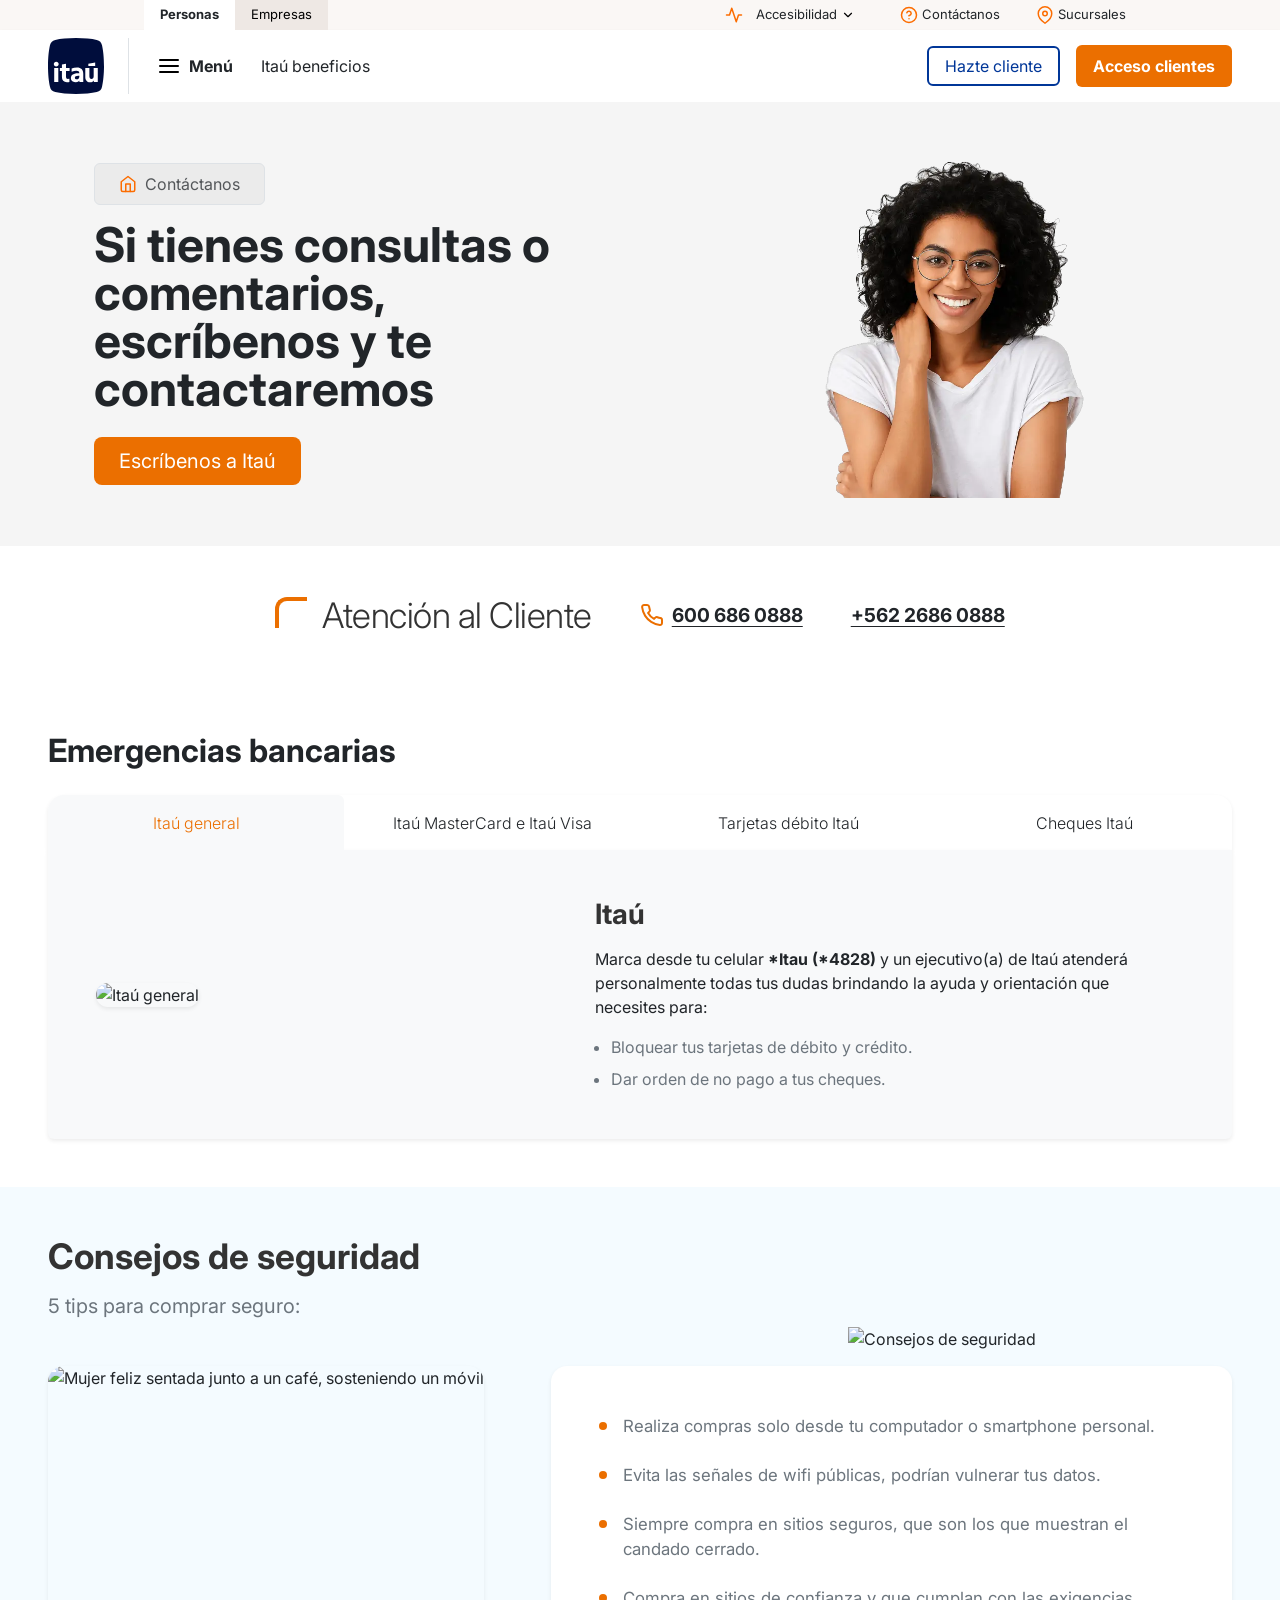
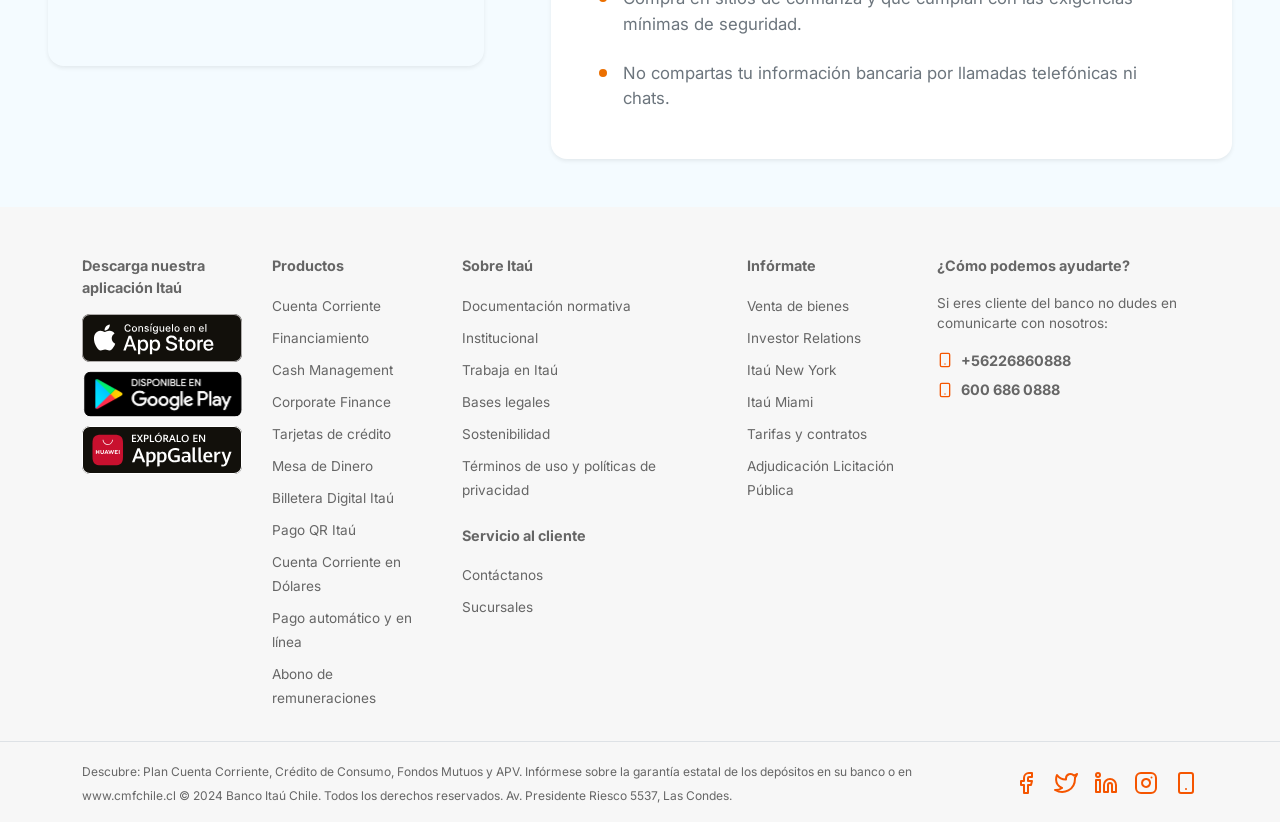
==== contact.html @ 4f3b8f9e "Feature/contact page - Implemenmtacion de formulario (#13) * refactor: desacople de html repetititiv" ====
<!DOCTYPE html>
<html lang="es">
<head>
    <meta charset="UTF-8">
    <meta name="viewport" content="width=device-width, initial-scale=1.0">
    <title>Contáctanos | Atención al cliente | Banco Itaú Chile</title>
    <link href="https://cdn.jsdelivr.net/npm/bootstrap@5.3.8/dist/css/bootstrap.min.css" rel="stylesheet"
    integrity="sha384-sRIl4kxILFvY47J16cr9ZwB07vP4J8+LH7qKQnuqkuIAvNWLzeN8tE5YBujZqJLB" crossorigin="anonymous">
    <link rel="stylesheet" href="assets/css/custom.css">
</head>
<body>
    <header class="w-100">
        <div class="container-fluid-nav w-100 d-none d-lg-flex justify-content-center"
            style="background-color: #faf7f5; height: 30px; ">
            <nav class="container-fluid px-5 d-flex justify-content-between align-items-stretch">

                <ul class="d-flex list-unstyled m-0 p-0 h-100 align-items-stretch mx-5">
                    <li class="h-100 d-flex">
                        <a href="#"
                            class="text-decoration-none text-dark px-3 d-flex align-items-center fw-bold bg-white h-100"
                            style="font-size: 13px;">Personas</a>
                    </li>
                    <li class="h-100 d-flex">
                        <a href="index.html" class="text-decoration-none text-black px-3 d-flex align-items-center h-100"
                            style="background-color: #eee8e4; font-size: 13px;">Empresas</a>
                    </li>
                </ul>

                <ul class="d-flex list-unstyled m-0 p-0 align-items-center gap-3 mx-5">
                    <li class="d-flex align-items-center gap-1 item-hover">
                        <img src="assets/img/headerIcons/activity.svg" alt="Accesibilidad"
                            class="menu-lateral-arrow-icon filter-orange">
                        <button class="btn btn-sm text-dark d-flex align-items-center gap-1"
                            style="font-size: 13px; padding: 2px 8px;">Accesibilidad <img
                                src="assets/img/headerIcons/chevron-down.svg" alt="Más opciones"
                                style="width:14px; height:14px; color:#eb6f00;"></button>
                    </li>
                    <li class="d-flex align-items-center gap-1 item-hover">
                        <img src="assets/img/headerIcons/help-circle.svg" alt="Contáctanos"
                            class="menu-lateral-arrow-icon filter-orange">
                        <a href="contact.html" class="text-decoration-none text-dark d-flex align-items-center"
                            style="font-size: 13px;">Contáctanos</a>
                    </li>
                    <li class="d-flex align-items-center gap-1 item-hover">
                        <img src="assets/img/headerIcons/map-pin.svg" alt="Sucursales"
                            class="menu-lateral-arrow-icon filter-orange">
                        <a href="#" class="text-decoration-none text-dark d-flex align-items-center"
                            style="font-size: 13px;">Sucursales</a>
                    </li>
                </ul>
            </nav>
        </div>


        <nav class="container-fluid container-fluid-nav py-2 d-flex align-items-center gap-4 bg-white shadow-sm">

            <a href="./" class="d-flex align-items-center text-decoration-none border-end pe-4 d-lg-flex">
                <img src="./assets/img/logo-empresa-56x56.svg" alt="Logo-Itaú" class="pepito"
                    style="height: 56px; width: 56px;">
            </a>

            <div class="d-flex align-items-center me-auto d-lg-none">
                <a href="#" class="text-decoration-none text-dark fw-bold d-flex align-items-center gap-1"
                    style="font-size: 15px;">
                    Empresas <img src="assets/img/headerIcons/chevron-down.svg" alt="Más opciones"
                        style="width:16px; height:16px; color:#003698;">
                </a>
            </div>

            <button id="btn-menu-lateral"
                class="btn bg-white d-flex align-items-center gap-2 border-0 p-1 ms-auto ms-lg-0" type="button"
                data-bs-toggle="offcanvas" data-bs-target="#offcanvasExample" aria-controls="offcanvasExample"
                style="transition: all 0.2s;">
                <img src="./assets/img/headerIcons/menu.svg" alt="Menú" id="icon-menu" width="24" height="24"
                    style="stroke: #000;">
                <img src="./assets/img/headerIcons/x.svg" alt="Cerrar" id="icon-close" width="24" height="24"
                    class="d-none" style="stroke: #000;">
                <span class="fw-bold text-dark d-none d-lg-block">Menú</span>
            </button>

            <a href="#" class="text-decoration-none text-dark d-none d-lg-block">Itaú beneficios</a>

            <ul class="d-none d-lg-flex list-unstyled m-0 p-0 align-items-center gap-3 ms-auto">
                <li><button href="#" class="btn btn-cliente text-decoration-none px-3 ">Hazte cliente</button></li>
                <li><button class="btn btn-acceso fw-bold px-3 py-2 text-white">Acceso clientes</button></li>
            </ul>
        </nav>
        <div class="offcanvas offcanvas-start border-0 shadow-sm" tabindex="-1" id="offcanvasExample"
            aria-labelledby="offcanvasExampleLabel" style="width: 350px;">
            <div class="offcanvas-header justify-content-end p-0">
                <button type="button" class="offcanvas-close-btn mt-2 me-2" data-bs-dismiss="offcanvas" aria-label="Close">
                    Cerrar <span aria-hidden="true" style="font-size: 1.5rem; line-height: 1;">&times;</span>
                </button>
            </div>
            <div class="offcanvas-body p-0 mt-2 pb-4">
                <ul id="menu-principal-container" class="list-unstyled m-0"></ul>
    
                <ul id="menu-secundario-container" class="list-unstyled m-0 mt-3 d-lg-none border-top pt-3"></ul>
            </div>
        </div>
    </header>

    <main class="container-fluid p-0 mt-0">
        <section style="background-color: #f5f5f5; min-height: 400px;" class="d-flex align-items-center py-5">
            <div class="container px-4">
                <div class="row flex-lg-row-reverse align-items-center g-5">
                    <div class="col-12 col-lg-6 text-center">
                        <img src="assets/img/contact/banner_contactanos_1024.webp" class="img-fluid" alt="contact banner" style="max-height: 400px; object-fit: contain;" loading="lazy">
                    </div>
                    <div class="col-12 col-lg-6">
                        <nav aria-label="breadcrumb" class="breadcrumb mb-3">
                             <ol class="breadcrumb m-0 px-4 py-2 border rounded-2" style="background-color: #ebebeb; cursor: default;">
                                 <li class="breadcrumb-item active d-flex align-items-center gap-2" aria-current="page">
                                     <img src="assets/img/contact/icons/home.svg" alt="" aria-hidden="true" class="menu-lateral-arrow-icon filter-orange">
                                     <span>Contáctanos</span>
                                 </li>
                            </ol>
                        </nav>
                        <h1 class="display-5 fw-bold lh-1 mb-4">Si tienes consultas o comentarios, escríbenos y te contactaremos</h1>
                        <button type="button" class="btn btn-acceso text-white btn-lg px-4" data-bs-toggle="offcanvas" data-bs-target="#contactOffcanvas" aria-controls="contactOffcanvas">Escríbenos a Itaú</button>
                    </div>
                </div>
            </div>
        </section>
        <section class="py-5" style="background-color: #ffffff;">
            <div class="container-fluid d-flex flex-column flex-md-row align-items-center justify-content-center gap-4 gap-md-5">
                <h2 class="atencion-cliente-title m-0">Atención al Cliente</h2>
                
                <div class="d-flex align-items-center gap-2">
                    <svg xmlns="http://www.w3.org/2000/svg" width="24" height="24" viewBox="0 0 24 24" fill="none" stroke="#eb6f00" stroke-width="2" stroke-linecap="round" stroke-linejoin="round">
                        <path d="M22 16.92v3a2 2 0 0 1-2.18 2 19.79 19.79 0 0 1-8.63-3.07 19.5 19.5 0 0 1-6-6 19.79 19.79 0 0 1-3.07-8.67A2 2 0 0 1 4.11 2h3a2 2 0 0 1 2 1.72 12.84 12.84 0 0 0 .7 2.81 2 2 0 0 1-.45 2.11L8.09 9.91a16 16 0 0 0 6 6l1.27-1.27a2 2 0 0 1 2.11-.45 12.84 12.84 0 0 0 2.81.7A2 2 0 0 1 22 16.92z"></path>
                    </svg>
                    <a href="tel:6006860888" class="text-dark fw-bold text-decoration-underline" style="font-size: 1.2rem; text-underline-offset: 4px;">600 686 0888</a>
                </div>
                
                <div class="d-flex align-items-center gap-2">
                    <a href="tel:+56226860888" class="text-dark fw-bold text-decoration-underline" style="font-size: 1.2rem; text-underline-offset: 4px;">+562 2686 0888</a>
                </div>
            </div>
        </section>

        <section class="py-5 bg-white" id="emergencias-bancarias">
            <div class="container-fluid px-4 px-md-5">
                <h2 class="fw-bold mb-4" style="font-size: 2rem;">Emergencias bancarias</h2>
                
                <nav>
                    <div class="nav nav-tabs custom-tabs border-0 rounded-top-4 flex-nowrap overflow-hidden shadow-sm" id="nav-tab" role="tablist">
                        <button class="nav-link custom-tab-btn active col text-center py-3 px-2" id="nav-tab-1" data-bs-toggle="tab" data-bs-target="#nav-1" type="button" role="tab" aria-controls="nav-1" aria-selected="true">
                            <span>Itaú general</span>
                        </button>
                        <button class="nav-link custom-tab-btn col text-center py-3 px-2" id="nav-tab-2" data-bs-toggle="tab" data-bs-target="#nav-2" type="button" role="tab" aria-controls="nav-2" aria-selected="false">
                            <span>Itaú MasterCard e Itaú Visa</span>
                        </button>
                        <button class="nav-link custom-tab-btn col text-center py-3 px-2" id="nav-tab-3" data-bs-toggle="tab" data-bs-target="#nav-3" type="button" role="tab" aria-controls="nav-3" aria-selected="false">
                            <span>Tarjetas débito Itaú</span>
                        </button>
                        <button class="nav-link custom-tab-btn col text-center py-3 px-2" id="nav-tab-4" data-bs-toggle="tab" data-bs-target="#nav-4" type="button" role="tab" aria-controls="nav-4" aria-selected="false">
                            <span>Cheques Itaú</span>
                        </button>
                    </div>
                </nav>
                
                <div class="tab-content bg-light p-4 p-lg-5 rounded-bottom shadow-sm" id="nav-tabContent">
                    <div class="tab-pane fade show active" id="nav-1" role="tabpanel" aria-labelledby="nav-tab-1">
                        <div class="row g-4 align-items-center">
                            <div class="col-12 col-lg-5 order-2 order-lg-1 text-center text-lg-start">
                                <img class="img-fluid rounded-4 shadow-sm" style="object-fit: cover; max-height: 400px; width: 100%; max-width: 521px;" alt="Itaú general" src="https://images.itau.cl/v3/assets/blt5ad73eb84118beed/blt4b54c96c6638796d/67e6e7ebdc6ebc5b2bd93edb/emergencia_general.jpg">
                            </div>
                            <div class="col-12 col-lg-7 order-1 order-lg-2 px-lg-5">
                                <h3 class="fw-bold mb-3" style="color: #333;">Itaú</h3>
                                <p class="mb-3">Marca desde tu celular <b>*Itau (*4828)</b> y un ejecutivo(a) de Itaú atenderá personalmente todas tus dudas brindando la ayuda y orientación que necesites para:</p>
                                <ul class="mb-0 text-secondary ps-3">
                                    <li class="mb-2">Bloquear tus tarjetas de débito y crédito.</li>
                                    <li class="mb-0">Dar orden de no pago a tus cheques.</li>
                                </ul>
                            </div>
                        </div>
                    </div>
                    
                    <div class="tab-pane fade" id="nav-2" role="tabpanel" aria-labelledby="nav-tab-2">
                        <div class="row g-4 align-items-center mb-5">
                            <div class="col-12 col-lg-7 px-lg-5">
                                <h4 class="fw-bold mb-3" style="color: #333;">Tarjetas Itaú MasterCard e Itaú Visa</h4>
                                <p class="mb-3 text-secondary">Para bloquear tu tarjeta de forma definitiva, ingresa a tu sitio privado desde Itau.cl, abre la opción <strong>Tarjeta de crédito</strong> del menú, selecciona <strong>Bloqueo y reposición de tarjeta</strong>, y finalmente, elige la tarjeta que deseas bloquear. Desde tu App Itaú Chile, abre el menú, selecciona <strong>Tarjetas</strong> y haz clic en <strong>Bloqueo de tarjetas</strong>. Con este bloqueo en línea, podrás indicar la dirección en la que deseas recibir tu nueva tarjeta.</p>
                                <p class="mb-0 text-secondary"><strong>En Chile:</strong> También puedes llamarnos al 6006860888 o al +56226860888 desde celulares.</p>
                            </div>
                            <div class="col-12 col-lg-5 text-center text-lg-end">
                                <img class="img-fluid rounded-4 shadow-sm" style="object-fit: cover; max-height: 400px; width: 100%; max-width: 720px;" alt="Tarjeta de crédito" src="https://images.itau.cl/v3/assets/blt5ad73eb84118beed/blta0e2aeef6156df7b/67e6e7e96aa51632161004e8/emergencia_credito_1.jpeg">
                            </div>
                        </div>
                        <div class="row g-4 align-items-center">
                            <div class="col-12 col-lg-5 order-2 order-lg-1 text-center text-lg-start">
                                <img class="img-fluid rounded-4 shadow-sm" style="object-fit: cover; max-height: 400px; width: 100%; max-width: 513px;" alt="En extranjero" src="https://images.itau.cl/v3/assets/blt5ad73eb84118beed/bltb70fd51d5bbe0b29/67e6e7e8709cce5d62e68573/emergencia_credito_2.png">
                            </div>
                            <div class="col-12 col-lg-7 order-1 order-lg-2 px-lg-5">
                                <h4 class="fw-bold mb-3" style="color: #333;">En extranjero</h4>
                                <ul class="mb-0 text-secondary ps-3">
                                    <li class="mb-3"><strong>En el extranjero:</strong> Tarjetas Itaú MasterCard: bloquear inmediatamente llamando a MasterCard Global Service al 1-636-722-7111 de Estados Unidos.</li>
                                    <li class="mb-0">Tarjetas Itaú Visa: desde Estados Unidos y Canadá bloquear llamando al 1-800-396-9665. Desde otros lugares por cobrar al teléfono 1-410-902-8022 de USA.</li>
                                </ul>
                            </div>
                        </div>
                    </div>

                    <div class="tab-pane fade" id="nav-3" role="tabpanel" aria-labelledby="nav-tab-3">
                        <div class="row g-4 align-items-center">
                            <div class="col-12 col-lg-5 order-2 order-lg-1 text-center text-lg-start">
                                <img class="img-fluid rounded-4 shadow-sm" style="object-fit: cover; max-height: 400px; width: 100%; max-width: 512px;" alt="Tarjetas débito" src="https://images.itau.cl/v3/assets/blt5ad73eb84118beed/bltc04a2592bfbfa0aa/67e6e7e86216a24c1b754663/emergencia_debito.png">
                            </div>
                            <div class="col-12 col-lg-7 order-1 order-lg-2 px-lg-5">
                                <h4 class="fw-bold mb-3" style="color: #333;">Tarjeta de Débito Itaú</h4>
                                <p class="mb-0 text-secondary">Dar orden de bloqueo de la Tarjeta de Débito Itaú llamando a nuestra Banca Telefónica (600) 686 0888 o a Redbanc al 800 206 206, las 24 horas del día y los 365 días del año. No olvides registrar Fecha, Hora y Código de Bloqueo. Contáctate con tu ejecutivo (a) de cuentas de Itaú o envíanos un e-mail para solicitar una nueva tarjeta.</p>
                            </div>
                        </div>
                    </div>

                    <div class="tab-pane fade" id="nav-4" role="tabpanel" aria-labelledby="nav-tab-4">
                        <div class="row g-4 align-items-center">
                            <div class="col-12 col-lg-7 px-lg-5">
                                <h4 class="fw-bold mb-3" style="color: #333;">Cheques</h4>
                                <p class="mb-0 text-secondary">Dar orden de no pago a banco Itaú, llamando a nuestra Banca Telefónica (600) 686 0888 las 24 horas del día y los 365 días del año.</p>
                            </div>
                            <div class="col-12 col-lg-5 text-center text-lg-end">
                                <img class="img-fluid rounded-4 shadow-sm" style="object-fit: cover; max-height: 400px; width: 100%; max-width: 512px;" alt="Cheques" src="https://images.itau.cl/v3/assets/blt5ad73eb84118beed/bltda49ccff804029e4/67e6e7e692094232540a735c/emergencia_cheques.png">
                            </div>
                        </div>
                    </div>
                </div>
            </div>
        </section>

        <section class="py-5" id="consejos-de-seguridad" style="background-color: #f4fbff;">
            <div class="container-fluid px-4 px-md-5">
                
                <div class="row align-items-end mb-4 g-4">
                    <div class="col-12 col-md-6 text-center text-md-start pb-md-4">
                        <h2 class="fw-bold mb-3" style="font-size: 2.2rem; color: #333;">Consejos de seguridad</h2>
                        <h3 class="fw-normal text-secondary fs-5 mb-0">5 tips para comprar seguro:</h3>
                    </div>
                    <div class="col-12 col-md-6 text-center">
                        <img class="img-fluid" style="max-width: 320px; object-fit: contain; margin-bottom: -1rem; position: relative; z-index: 1;" alt="Consejos de seguridad" src="https://images.itau.cl/v3/assets/blt5ad73eb84118beed/blt5e034ca4117d8373/67e6e7e5da9cfaf4e4e4e40a/consejos_seguridad.png">
                    </div>
                </div>

                <div class="row align-items-stretch g-4 position-relative" style="z-index: 2;">
                    <div class="col-12 col-lg-5 order-2 order-lg-1">
                        <img class="img-fluid rounded-4 shadow-sm w-100 h-100" style="object-fit: cover; min-height: 300px;" alt="Mujer feliz sentada junto a un café, sosteniendo un móvil" src="https://images.itau.cl/v3/assets/blt5ad73eb84118beed/blt883aa44dae2e4305/67e6e7ec85ddb8d729687949/lista_consejos_seguridad.jpeg">
                    </div>
                    
                    <div class="col-12 col-lg-7 order-1 order-lg-2">
                        <div class="bg-white p-4 p-lg-5 rounded-4 shadow-sm h-100 d-flex flex-column justify-content-center">
                            <ul class="list-unstyled mb-0 d-flex flex-column gap-4">
                                <li class="d-flex align-items-start gap-3">
                                    <svg xmlns="http://www.w3.org/2000/svg" width="8" height="8" viewBox="0 0 16 16" fill="var(--color-primario-orange)" class="flex-shrink-0 mt-2"><circle cx="8" cy="8" r="8"/></svg>
                                    <span class="text-secondary" style="font-size: 1.05rem;">Realiza compras solo desde tu computador o smartphone personal.</span>
                                </li>
                                <li class="d-flex align-items-start gap-3">
                                    <svg xmlns="http://www.w3.org/2000/svg" width="8" height="8" viewBox="0 0 16 16" fill="var(--color-primario-orange)" class="flex-shrink-0 mt-2"><circle cx="8" cy="8" r="8"/></svg>
                                    <span class="text-secondary" style="font-size: 1.05rem;">Evita las señales de wifi públicas, podrían vulnerar tus datos.</span>
                                </li>
                                <li class="d-flex align-items-start gap-3">
                                    <svg xmlns="http://www.w3.org/2000/svg" width="8" height="8" viewBox="0 0 16 16" fill="var(--color-primario-orange)" class="flex-shrink-0 mt-2"><circle cx="8" cy="8" r="8"/></svg>
                                    <span class="text-secondary" style="font-size: 1.05rem;">Siempre compra en sitios seguros, que son los que muestran el candado cerrado.</span>
                                </li>
                                <li class="d-flex align-items-start gap-3">
                                    <svg xmlns="http://www.w3.org/2000/svg" width="8" height="8" viewBox="0 0 16 16" fill="var(--color-primario-orange)" class="flex-shrink-0 mt-2"><circle cx="8" cy="8" r="8"/></svg>
                                    <span class="text-secondary" style="font-size: 1.05rem;">Compra en sitios de confianza y que cumplan con las exigencias mínimas de seguridad.</span>
                                </li>
                                <li class="d-flex align-items-start gap-3">
                                    <svg xmlns="http://www.w3.org/2000/svg" width="8" height="8" viewBox="0 0 16 16" fill="var(--color-primario-orange)" class="flex-shrink-0 mt-2"><circle cx="8" cy="8" r="8"/></svg>
                                    <span class="text-secondary" style="font-size: 1.05rem;">No compartas tu información bancaria por llamadas telefónicas ni chats.</span>
                                </li>
                            </ul>
                        </div>
                    </div>
                </div>

            </div>
        </section>

        
    </main>

   <footer style="background-color: #f7f7f7;">
        <section class="pt-5 pb-4 d-none d-lg-block">
            <div class="container">
                <div class="row" id="footer-desktop-container"></div>
            </div>
        </section>
        
        <section class="py-3 d-none d-lg-block border-top">
            <div class="container">
                <div class="row align-items-center">
                    <div class="col-lg-9">
                        <span style="color: #666; font-size: 0.75rem;">
                            Descubre: Plan Cuenta Corriente, Crédito de Consumo, Fondos Mutuos y APV. Infórmese sobre la
                            garantía estatal de los depósitos en su banco o en www.cmfchile.cl © 2024 Banco Itaú Chile.
                            Todos los derechos reservados. Av. Presidente Riesco 5537, Las Condes.
                        </span>
                    </div>
                    <div class="col-lg-3 d-flex justify-content-end gap-3">
                        <a href="https://es-la.facebook.com/itauchile"><img src="assets/img/footerIcons/facebook.svg" alt="Facebook" style="width: 24px; filter: brightness(0) saturate(100%) invert(43%) sepia(99%) saturate(4066%) hue-rotate(9deg) brightness(101%) contrast(106%);"></a>
                        <a href="https://twitter.com/itauchile"><img src="assets/img/footerIcons/twitter.svg" alt="Twitter" style="width: 24px; filter: brightness(0) saturate(100%) invert(43%) sepia(99%) saturate(4066%) hue-rotate(9deg) brightness(101%) contrast(106%);"></a>
                        <a href="https://cl.linkedin.com/company/itauchile"><img src="assets/img/footerIcons/linkedin.svg" alt="Linkedin" style="width: 24px; filter: brightness(0) saturate(100%) invert(43%) sepia(99%) saturate(4066%) hue-rotate(9deg) brightness(101%) contrast(106%);"></a>
                        <a href="https://www.instagram.com/itauchile"><img src="assets/img/footerIcons/instagram.svg" alt="instagram" style="width: 24px; filter: brightness(0) saturate(100%) invert(43%) sepia(99%) saturate(4066%) hue-rotate(9deg) brightness(101%) contrast(106%);"></a>
                        <a href="https://www.tiktok.com/@itauchile?lang=es"><img src="assets/img/footerIcons/smartphone.svg" alt="tiktok" style="width: 24px; filter: brightness(0) saturate(100%) invert(43%) sepia(99%) saturate(4066%) hue-rotate(9deg) brightness(101%) contrast(106%);"></a>
                    </div>
                </div>
            </div>
        </section>

        <section class="d-block d-lg-none py-4">
            <div class="container-fluid px-0" id="footer-mobile-container"></div>
        </section>
    </footer>

    <script src="https://cdn.jsdelivr.net/npm/bootstrap@5.3.8/dist/js/bootstrap.bundle.min.js"
        integrity="sha384-FKyoEForCGlyvwx9Hj09JcYn3nv7wiPVlz7YYwJrWVcXK/BmnVDxM+D2scQbITxI"
        crossorigin="anonymous"></script>
    <script src="./assets/js/main.js"></script>
    <script src="./assets/js/footerDesktop.js"></script>
    <script src="./assets/js/footerMobile.js"></script>
    <script src="./assets/js/menu.js"></script>
    <script src="./assets/js/contact.js"></script>
</body>
</html>
---- assets/css/custom.css ----
@import url("https://fonts.googleapis.com/css2?family=Inter:wght@300;400;600;700&display=swap");

.pepito:hover {
  /*     
        1.- tiene que agrandar la imagen
        2.- tiene que subir la imagen
        3.-colocar en transaparente el background
    */
}

:root {
  --color-primario-orange: #eb6f00;
  --color-secundario-blue: #003698;
  --color-blue-hover: #0035985c;
  --bg-light: #faf7f5;
  --bg-light-hover: #ede7e3;
  --bg-gris: #4b4b4b;
  --bg-sidebar-hover: #f8f9fa;
  --text-dark: #212529;
  --fuente-principal: "Inter", sans-serif;
  --swiper-theme-color: #ec7000;
}

html, body {
  font-family: var(--fuente-principal);
  overflow-x: hidden;
  width: 100%;
  max-width: 100%;
}

.btn-acceso {
  background-color: var(--color-primario-orange);
}

.btn-acceso:hover {
  background-color: var(--color-primario-orange);
}

.btn-cliente {
  background-color: white;
  border: 2px solid var(--color-secundario-blue);
  color: var(--color-secundario-blue);
}

.btn-cliente:hover {
  background-color: var(--color-blue-hover);
  border: 2px solid var(--color-secundario-blue);
  color: var(--color-secundario-blue);
}

.menu-lateral-item {
  display: flex;
  align-items: center;
  justify-content: space-between;
  padding: 1.25rem 2rem;
  text-decoration: none;
  color: var(--text-dark);
  font-weight: 600;
  transition: background-color 0.2s ease;
  font-size: 15px;
}

.menu-lateral-item:hover {
  background-color: var(--bg-sidebar-hover);
  color: var(--text-dark);
}

.menu-lateral-icon {
  width: 22px;
  height: 22px;
  margin-right: 1rem;
  stroke: var(--color-primario-orange);
  fill: none;
  stroke-width: 1.5;
  stroke-linecap: round;
  stroke-linejoin: round;
}

.offcanvas-close-btn {
  color: var(--color-secundario-blue);
  font-weight: 600;
  display: flex;
  align-items: center;
  gap: 0.5rem;
  background: none;
  border: none;
  font-size: 15px;
  padding: 1rem 2rem;
  cursor: pointer;
}

.offcanvas-close-btn:hover {
  text-decoration: underline;
}

.filter-orange {
  filter: invert(47%) sepia(91%) saturate(2333%) hue-rotate(1deg) brightness(97%) contrast(106%);
}

.menu-lateral-arrow-icon {
  width: 18px;
  height: 18px;
}

.btn-menu-active {
  background-color: var(--bg-gris);
}

.btn-menu-active #icon-close {
  filter: brightness(0);
}

.nav-padding-x-20 {
  padding-left: 20rem;
  padding-right: 20rem;
}

hr.vertical {
  border: 0;
  margin: 0;
  border-left: 10px solid var(--color-secundario-blue);
  height: 35px;
  float: left;
}

.container-fluid-nav {
  padding-left: 20rem;
  padding-right: 20rem;
}

.item-hover {
  height: 100%;
  padding: 0 10px 0 10px;
  align-items: center;
  transition: background-color 0.2s ease;
}

.item-hover:hover {
  background-color: var(--bg-light-hover);
}

.footer-title {
  color: var(--text-dark);
  font-weight: 500;
  font-size: 1.2rem;
}

.custom-slider-container {
  height: calc(100dvh - 86px); 
  min-height: 450px;
  overflow: hidden;
}

.custom-slider-track {
  display: flex;
  overflow-x: auto;
  scroll-snap-type: x mandatory;
  scroll-behavior: smooth;
  scrollbar-width: none;
  height: 100%;
}

.custom-slider-track::-webkit-scrollbar { 
  display: none; 
}

.custom-slide {
  flex: 0 0 100%;
  scroll-snap-align: start;
  height: 100%; 
  position: relative;
}

.hero-img {
  background: linear-gradient(180deg, var(--overlay-color, #000) 0%, #0000 60%, #0000 100%);
  width: 100%;
  height: 100%;
  object-fit: cover;
  object-position: center; 
}

.nav-btn {
  position: absolute;
  top: 50%;
  transform: translateY(-50%);
  z-index: 10;
  cursor: pointer;
  background: rgba(255, 255, 255, 0.9);
  color: #003698;
  border-radius: 50%;
  width: 48px;
  height: 48px;
  display: flex;
  align-items: center;
  justify-content: center;
  box-shadow: 0 4px 10px rgba(0,0,0,0.2);
  border: none;
  font-size: 1.2rem;
  font-weight: bold;
  transition: background 0.3s ease;
}

.nav-btn:hover {
  background: #ffffff;
}

.prev-btn { left: 20px; }
.next-btn { right: 20px; }

.hero-title {
  font-size: clamp(2rem, 5vw, 4.5rem);
  font-weight: 900;
  line-height: 1.1;
  letter-spacing: -1px;
}

.hero-text {
  font-size: clamp(1rem, 2vw, 1.15rem);
}

.business-card {
  transition: box-shadow 0.3s ease, transform 0.3s ease;
}

.business-card:hover {
  box-shadow: 0 10px 25px rgba(0, 0, 0, 0.1);
  transform: translateY(-5px);
}

.business-card .business-card-link {
  max-height: 0;
  opacity: 0;
  overflow: hidden;
  transition: all 0.3s ease;
  visibility: hidden;
}

.business-card:hover .business-card-link {
  max-height: 50px;
  opacity: 1;
  visibility: visible;
}

.business-pagination .swiper-pagination-bullet,
.finance-pagination .swiper-pagination-bullet {
  width: 12px;
  height: 12px;
  background-color: #cccccc;
  opacity: 1;
  margin: 0 6px;
  display: inline-block;
  border-radius: 50%;
}

.business-pagination .swiper-pagination-bullet-active ,
.finance-pagination .swiper-pagination-bullet-active {
  width: 30px;
  background-color: var(--color-primario-orange);
  border-radius: 10px;
}

.finance-card  {
  border: 1px solid #e0e0e0;
  border-radius: 12px;
  overflow: hidden;
}

.btn-outline-finance {
  color: #001C4B;
  border: 1px solid #001C4B;
  background-color: transparent;
  border-radius: 6px;
  font-size: 0.95rem;
  padding: 0.5rem 1.5rem;
}

.btn-outline-finance:hover {
  background-color: #001C4B;
  color: #ffffff;
}

.cta-overlay {
  background: linear-gradient(90deg, rgba(20,20,20,0.85) 0%, rgba(20,20,20,0.6) 50%, rgba(20,20,20,0.2) 100%);
}

.cta-banner img {
  object-position: 70% center;
}

@media (min-width: 768px) {
  .cta-overlay {
    background: linear-gradient(90deg, rgba(20,20,20,0.85) 0%, rgba(20,20,20,0.7) 35%, transparent 60%);
  }
}

@media (max-width: 1600px) {
  .container-fluid-nav {
    padding-left: 5rem;
    padding-right: 5rem;
  }
}

@media (max-width: 1400px) {
  .container-fluid-nav {
    padding-left: 3rem;
    padding-right: 3rem;
  }
}

@media (max-width: 1200px) {
  .container-fluid-nav {
    padding-left: 1rem;
    padding-right: 1rem;
  }
}


#cards-swiper-container {
  display: flex;
  overflow-x: auto;
  scroll-snap-type: x mandatory;
  scroll-behavior: smooth;
  -webkit-overflow-scrolling: touch;
  scrollbar-width: none;
  gap: 16px;
}

#cards-swiper-container::-webkit-scrollbar {
  display: none;
}

.custom-card-slide {
  scroll-snap-align: start;
  flex: 0 0 82%;
  height: auto;
}

@media (min-width: 576px) {
  .custom-card-slide { flex: 0 0 45%; }
}

@media (min-width: 768px) {
  .custom-card-slide { flex: 0 0 31%; }
}

@media (min-width: 992px) {
  .custom-card-slide { flex: 0 0 23%; }
}

@media (min-width: 1200px) {
  .custom-card-slide { flex: 0 0 18%; }
}

.atencion-cliente-title {
  display: flex;
  align-items: center;
  font-size: 2.2rem;
  color: #333;
  font-weight: 300;
  letter-spacing: -0.5px;
}

.atencion-cliente-title::before {
  content: "";
  display: inline-block;
  width: 32px;
  height: 31px;
  border-top: 4px solid var(--color-primario-orange);
  border-left: 4px solid var(--color-primario-orange);
  border-top-left-radius: 12px;
  margin-right: 15px;
  margin-bottom: 5px;
}

.custom-tabs .nav-link {
    color: #212529;
    font-weight: 500;
    transition: color 0.3s ease;
    border: none;
}

.custom-tabs .nav-link.active {
    color: var(--color-primario-orange);
    font-weight: 700;
    background-color: #f8f9fa;
}

.custom-tabs .nav-link span {
    color: inherit;
    font-weight: 300;
}
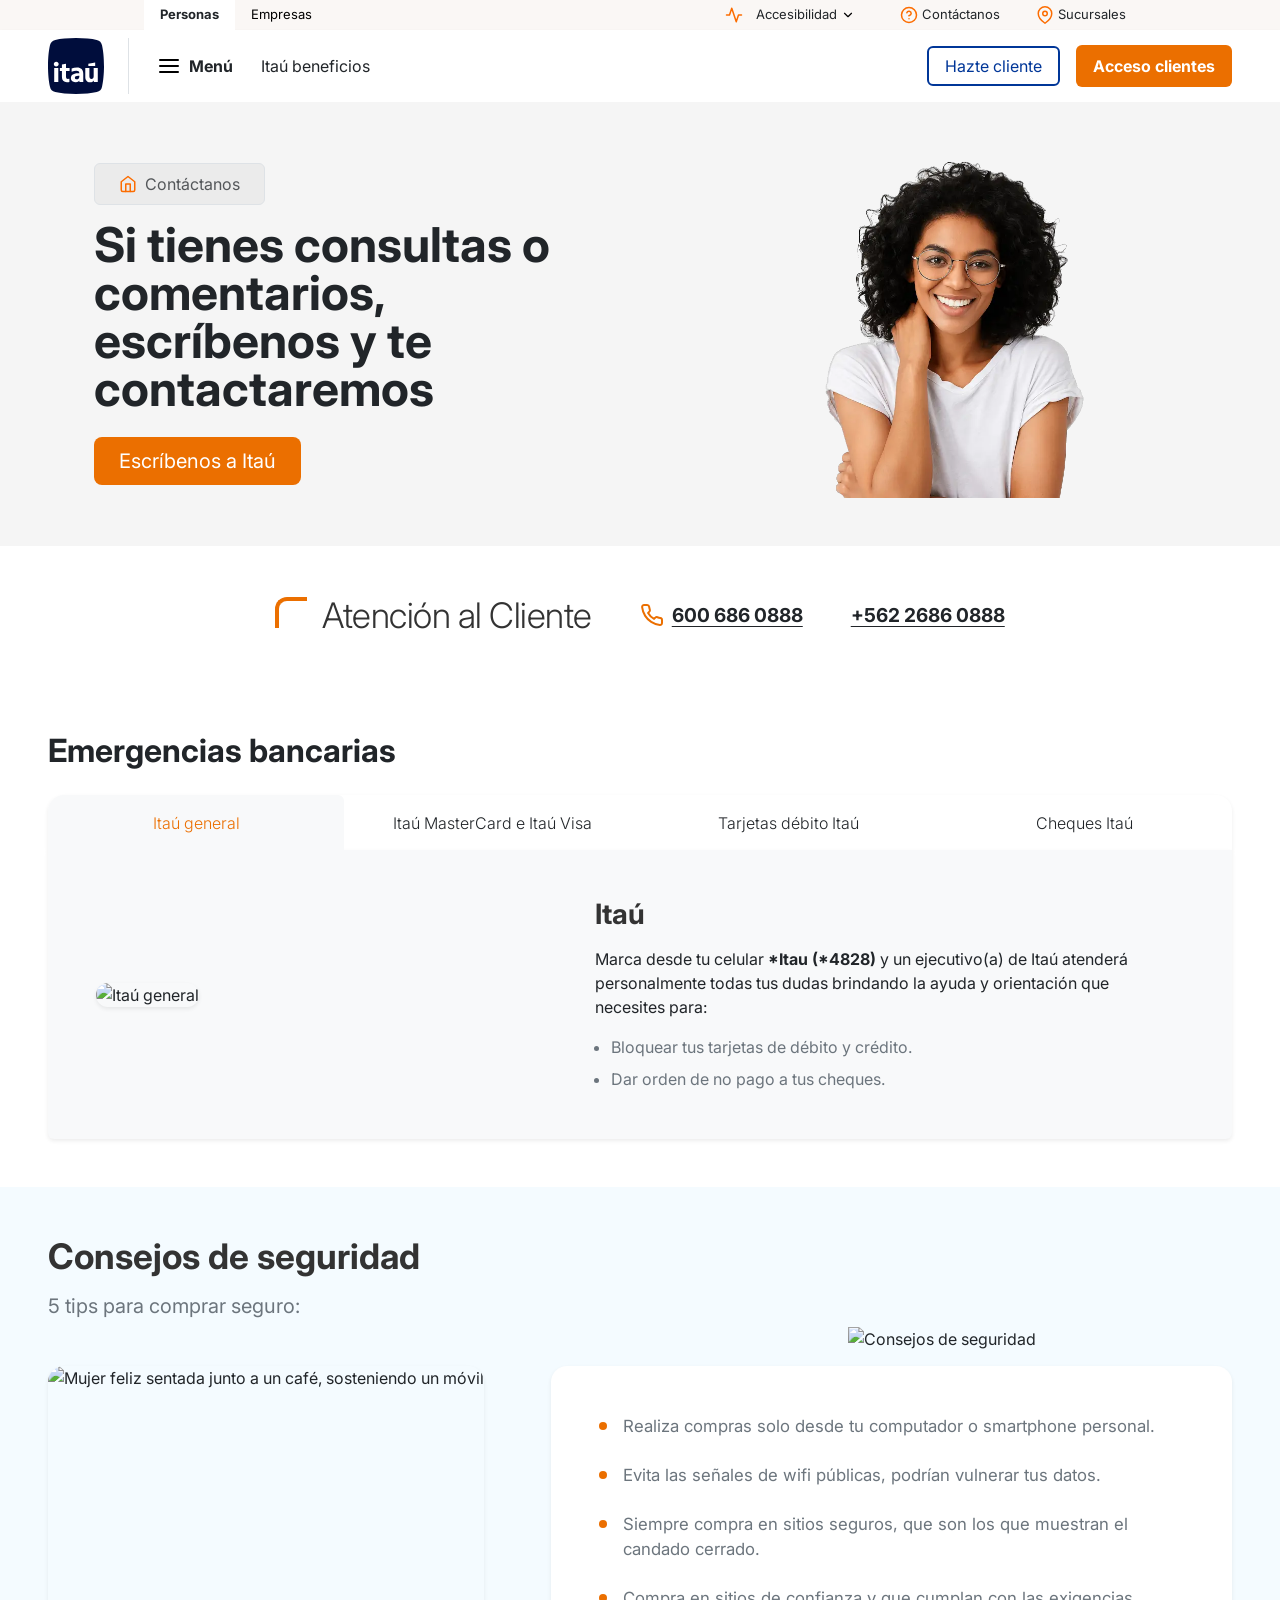
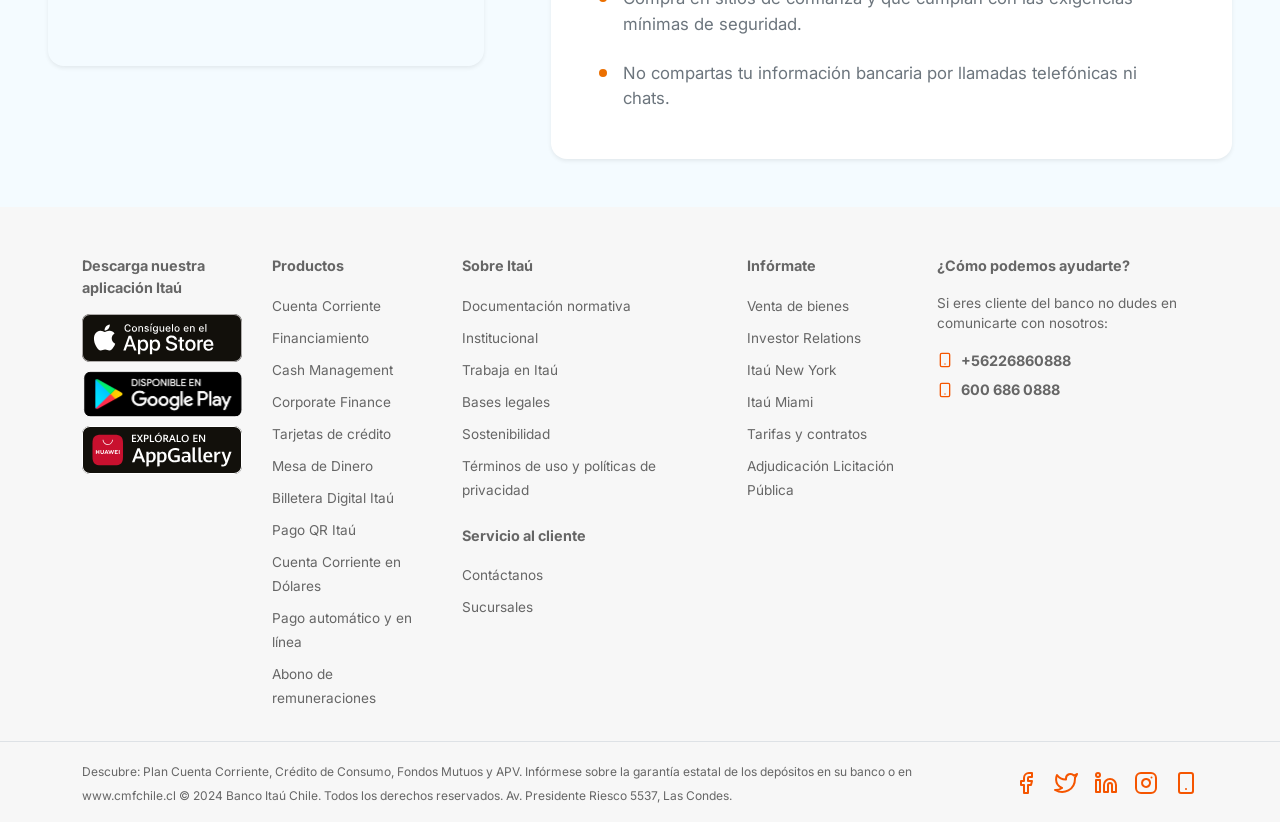
==== commit df5a97b7: "refactor: limnpieza de estilos del nav header y clonacion de header en contactos y sucursales" ====
--- a/contact.html
+++ b/contact.html
@@ -1,13 +1,15 @@
 <!DOCTYPE html>
 <html lang="es">
+
 <head>
     <meta charset="UTF-8">
     <meta name="viewport" content="width=device-width, initial-scale=1.0">
     <title>Contáctanos | Atención al cliente | Banco Itaú Chile</title>
     <link href="https://cdn.jsdelivr.net/npm/bootstrap@5.3.8/dist/css/bootstrap.min.css" rel="stylesheet"
-    integrity="sha384-sRIl4kxILFvY47J16cr9ZwB07vP4J8+LH7qKQnuqkuIAvNWLzeN8tE5YBujZqJLB" crossorigin="anonymous">
+        integrity="sha384-sRIl4kxILFvY47J16cr9ZwB07vP4J8+LH7qKQnuqkuIAvNWLzeN8tE5YBujZqJLB" crossorigin="anonymous">
     <link rel="stylesheet" href="assets/css/custom.css">
 </head>
+
 <body>
     <header class="w-100">
         <div class="container-fluid-nav w-100 d-none d-lg-flex justify-content-center"
@@ -21,19 +23,56 @@
                             style="font-size: 13px;">Personas</a>
                     </li>
                     <li class="h-100 d-flex">
-                        <a href="index.html" class="text-decoration-none text-black px-3 d-flex align-items-center h-100"
-                            style="background-color: #eee8e4; font-size: 13px;">Empresas</a>
+                        <a href="index.html"
+                            class="text-decoration-none text-black px-3 d-flex align-items-center h-100"
+                            style="font-size: 13px;">Empresas</a>
                     </li>
                 </ul>
 
                 <ul class="d-flex list-unstyled m-0 p-0 align-items-center gap-3 mx-5">
-                    <li class="d-flex align-items-center gap-1 item-hover">
+                    <li class="d-flex align-items-center gap-1 item-hover position-relative" id="acc-menu-container">
                         <img src="assets/img/headerIcons/activity.svg" alt="Accesibilidad"
                             class="menu-lateral-arrow-icon filter-orange">
-                        <button class="btn btn-sm text-dark d-flex align-items-center gap-1"
+                        <button id="btn-accesibilidad-toggle"
+                            class="btn btn-sm text-dark d-flex align-items-center gap-1"
                             style="font-size: 13px; padding: 2px 8px;">Accesibilidad <img
                                 src="assets/img/headerIcons/chevron-down.svg" alt="Más opciones"
                                 style="width:14px; height:14px; color:#eb6f00;"></button>
+
+                        <div id="acc-dropdwon" class="acc-dropdwon d-none">
+                            <div class="acc-grid">
+                                <button class="acc-btn" id="btn-increase-font" title="Aumentar texto">
+                                    <span class="acc-icon"><span class="fw-bold fs-5">A+</span></span>
+                                    <span class="acc-text">Aumentar texto</span>
+                                </button>
+                                <button class="acc-btn" id="btn-decrease-font" title="Disminuir texto">
+                                    <span class="acc-icon"><span class="fw-bold fs-5">A&minus;</span></span>
+                                    <span class="acc-text">Disminuir texto</span>
+                                </button>
+                                <button class="acc-btn" id="btn-dark-mode" title="Modo oscuro">
+                                    <span class="acc-icon border-0">
+                                        <svg width="32" height="32" viewBox="0 0 24 24" fill="none"
+                                            stroke="currentColor" stroke-width="1.5" stroke-linecap="round"
+                                            stroke-linejoin="round">
+                                            <circle cx="12" cy="12" r="10"></circle>
+                                            <path d="M12 2a10 10 0 0 1 0 20z" fill="currentColor"></path>
+                                        </svg>
+                                    </span>
+                                    <span class="acc-text">Modo oscuro</span>
+                                </button>
+                                <button class="acc-btn active-reset" id="btn-reset-acc" title="Restablecer">
+                                    <span class="acc-icon border-0 mb-1">
+                                        <svg width="28" height="28" viewBox="0 0 24 24" fill="none"
+                                            stroke="currentColor" stroke-width="1.5" stroke-linecap="round"
+                                            stroke-linejoin="round">
+                                            <path d="M21 12a9 9 0 1 1-9-9c2.52 0 4.93 1 6.74 2.74L21 8"></path>
+                                            <path d="M21 3v5h-5"></path>
+                                        </svg>
+                                    </span>
+                                    <span class="acc-text">Restablecer</span>
+                                </button>
+                            </div>
+                        </div>
                     </li>
                     <li class="d-flex align-items-center gap-1 item-hover">
                         <img src="assets/img/headerIcons/help-circle.svg" alt="Contáctanos"
@@ -44,7 +83,7 @@
                     <li class="d-flex align-items-center gap-1 item-hover">
                         <img src="assets/img/headerIcons/map-pin.svg" alt="Sucursales"
                             class="menu-lateral-arrow-icon filter-orange">
-                        <a href="#" class="text-decoration-none text-dark d-flex align-items-center"
+                        <a href="sucursales.html" class="text-decoration-none text-dark d-flex align-items-center"
                             style="font-size: 13px;">Sucursales</a>
                     </li>
                 </ul>
@@ -54,7 +93,7 @@
 
         <nav class="container-fluid container-fluid-nav py-2 d-flex align-items-center gap-4 bg-white shadow-sm">
 
-            <a href="./" class="d-flex align-items-center text-decoration-none border-end pe-4 d-lg-flex">
+            <a href="/" class="d-flex align-items-center text-decoration-none border-end pe-4 d-lg-flex">
                 <img src="./assets/img/logo-empresa-56x56.svg" alt="Logo-Itaú" class="pepito"
                     style="height: 56px; width: 56px;">
             </a>
@@ -88,13 +127,14 @@
         <div class="offcanvas offcanvas-start border-0 shadow-sm" tabindex="-1" id="offcanvasExample"
             aria-labelledby="offcanvasExampleLabel" style="width: 350px;">
             <div class="offcanvas-header justify-content-end p-0">
-                <button type="button" class="offcanvas-close-btn mt-2 me-2" data-bs-dismiss="offcanvas" aria-label="Close">
+                <button type="button" class="offcanvas-close-btn mt-2 me-2" data-bs-dismiss="offcanvas"
+                    aria-label="Close">
                     Cerrar <span aria-hidden="true" style="font-size: 1.5rem; line-height: 1;">&times;</span>
                 </button>
             </div>
             <div class="offcanvas-body p-0 mt-2 pb-4">
                 <ul id="menu-principal-container" class="list-unstyled m-0"></ul>
-    
+
                 <ul id="menu-secundario-container" class="list-unstyled m-0 mt-3 d-lg-none border-top pt-3"></ul>
             </div>
         </div>
@@ -105,36 +145,49 @@
             <div class="container px-4">
                 <div class="row flex-lg-row-reverse align-items-center g-5">
                     <div class="col-12 col-lg-6 text-center">
-                        <img src="assets/img/contact/banner_contactanos_1024.webp" class="img-fluid" alt="contact banner" style="max-height: 400px; object-fit: contain;" loading="lazy">
+                        <img src="assets/img/contact/banner_contactanos_1024.webp" class="img-fluid"
+                            alt="contact banner" style="max-height: 400px; object-fit: contain;" loading="lazy">
                     </div>
                     <div class="col-12 col-lg-6">
                         <nav aria-label="breadcrumb" class="breadcrumb mb-3">
-                             <ol class="breadcrumb m-0 px-4 py-2 border rounded-2" style="background-color: #ebebeb; cursor: default;">
-                                 <li class="breadcrumb-item active d-flex align-items-center gap-2" aria-current="page">
-                                     <img src="assets/img/contact/icons/home.svg" alt="" aria-hidden="true" class="menu-lateral-arrow-icon filter-orange">
-                                     <span>Contáctanos</span>
-                                 </li>
+                            <ol class="breadcrumb m-0 px-4 py-2 border rounded-2"
+                                style="background-color: #ebebeb; cursor: default;">
+                                <li class="breadcrumb-item active d-flex align-items-center gap-2" aria-current="page">
+                                    <img src="assets/img/contact/icons/home.svg" alt="" aria-hidden="true"
+                                        class="menu-lateral-arrow-icon filter-orange">
+                                    <span>Contáctanos</span>
+                                </li>
                             </ol>
                         </nav>
-                        <h1 class="display-5 fw-bold lh-1 mb-4">Si tienes consultas o comentarios, escríbenos y te contactaremos</h1>
-                        <button type="button" class="btn btn-acceso text-white btn-lg px-4" data-bs-toggle="offcanvas" data-bs-target="#contactOffcanvas" aria-controls="contactOffcanvas">Escríbenos a Itaú</button>
-                    </div>
-                </div>
-            </div>
-        </section>
+                        <h1 class="display-5 fw-bold lh-1 mb-4">Si tienes consultas o comentarios, escríbenos y te
+                            contactaremos</h1>
+                        <button type="button" class="btn btn-acceso text-white btn-lg px-4" data-bs-toggle="offcanvas"
+                            data-bs-target="#contactOffcanvas" aria-controls="contactOffcanvas">Escríbenos a
+                            Itaú</button>
+                    </div>
+                </div>
+            </div>
+        </section>
+
         <section class="py-5" style="background-color: #ffffff;">
-            <div class="container-fluid d-flex flex-column flex-md-row align-items-center justify-content-center gap-4 gap-md-5">
+            <div
+                class="container-fluid d-flex flex-column flex-md-row align-items-center justify-content-center gap-4 gap-md-5">
                 <h2 class="atencion-cliente-title m-0">Atención al Cliente</h2>
-                
+
                 <div class="d-flex align-items-center gap-2">
-                    <svg xmlns="http://www.w3.org/2000/svg" width="24" height="24" viewBox="0 0 24 24" fill="none" stroke="#eb6f00" stroke-width="2" stroke-linecap="round" stroke-linejoin="round">
-                        <path d="M22 16.92v3a2 2 0 0 1-2.18 2 19.79 19.79 0 0 1-8.63-3.07 19.5 19.5 0 0 1-6-6 19.79 19.79 0 0 1-3.07-8.67A2 2 0 0 1 4.11 2h3a2 2 0 0 1 2 1.72 12.84 12.84 0 0 0 .7 2.81 2 2 0 0 1-.45 2.11L8.09 9.91a16 16 0 0 0 6 6l1.27-1.27a2 2 0 0 1 2.11-.45 12.84 12.84 0 0 0 2.81.7A2 2 0 0 1 22 16.92z"></path>
+                    <svg xmlns="http://www.w3.org/2000/svg" width="24" height="24" viewBox="0 0 24 24" fill="none"
+                        stroke="#eb6f00" stroke-width="2" stroke-linecap="round" stroke-linejoin="round">
+                        <path
+                            d="M22 16.92v3a2 2 0 0 1-2.18 2 19.79 19.79 0 0 1-8.63-3.07 19.5 19.5 0 0 1-6-6 19.79 19.79 0 0 1-3.07-8.67A2 2 0 0 1 4.11 2h3a2 2 0 0 1 2 1.72 12.84 12.84 0 0 0 .7 2.81 2 2 0 0 1-.45 2.11L8.09 9.91a16 16 0 0 0 6 6l1.27-1.27a2 2 0 0 1 2.11-.45 12.84 12.84 0 0 0 2.81.7A2 2 0 0 1 22 16.92z">
+                        </path>
                     </svg>
-                    <a href="tel:6006860888" class="text-dark fw-bold text-decoration-underline" style="font-size: 1.2rem; text-underline-offset: 4px;">600 686 0888</a>
-                </div>
-                
+                    <a href="tel:6006860888" class="text-dark fw-bold text-decoration-underline"
+                        style="font-size: 1.2rem; text-underline-offset: 4px;">600 686 0888</a>
+                </div>
+
                 <div class="d-flex align-items-center gap-2">
-                    <a href="tel:+56226860888" class="text-dark fw-bold text-decoration-underline" style="font-size: 1.2rem; text-underline-offset: 4px;">+562 2686 0888</a>
+                    <a href="tel:+56226860888" class="text-dark fw-bold text-decoration-underline"
+                        style="font-size: 1.2rem; text-underline-offset: 4px;">+562 2686 0888</a>
                 </div>
             </div>
         </section>
@@ -142,33 +195,47 @@
         <section class="py-5 bg-white" id="emergencias-bancarias">
             <div class="container-fluid px-4 px-md-5">
                 <h2 class="fw-bold mb-4" style="font-size: 2rem;">Emergencias bancarias</h2>
-                
+
                 <nav>
-                    <div class="nav nav-tabs custom-tabs border-0 rounded-top-4 flex-nowrap overflow-hidden shadow-sm" id="nav-tab" role="tablist">
-                        <button class="nav-link custom-tab-btn active col text-center py-3 px-2" id="nav-tab-1" data-bs-toggle="tab" data-bs-target="#nav-1" type="button" role="tab" aria-controls="nav-1" aria-selected="true">
+                    <div class="nav nav-tabs custom-tabs border-0 rounded-top-4 flex-nowrap overflow-hidden shadow-sm"
+                        id="nav-tab" role="tablist">
+                        <button class="nav-link custom-tab-btn active col text-center py-3 px-2" id="nav-tab-1"
+                            data-bs-toggle="tab" data-bs-target="#nav-1" type="button" role="tab" aria-controls="nav-1"
+                            aria-selected="true">
                             <span>Itaú general</span>
                         </button>
-                        <button class="nav-link custom-tab-btn col text-center py-3 px-2" id="nav-tab-2" data-bs-toggle="tab" data-bs-target="#nav-2" type="button" role="tab" aria-controls="nav-2" aria-selected="false">
+                        <button class="nav-link custom-tab-btn col text-center py-3 px-2" id="nav-tab-2"
+                            data-bs-toggle="tab" data-bs-target="#nav-2" type="button" role="tab" aria-controls="nav-2"
+                            aria-selected="false">
                             <span>Itaú MasterCard e Itaú Visa</span>
                         </button>
-                        <button class="nav-link custom-tab-btn col text-center py-3 px-2" id="nav-tab-3" data-bs-toggle="tab" data-bs-target="#nav-3" type="button" role="tab" aria-controls="nav-3" aria-selected="false">
+                        <button class="nav-link custom-tab-btn col text-center py-3 px-2" id="nav-tab-3"
+                            data-bs-toggle="tab" data-bs-target="#nav-3" type="button" role="tab" aria-controls="nav-3"
+                            aria-selected="false">
                             <span>Tarjetas débito Itaú</span>
                         </button>
-                        <button class="nav-link custom-tab-btn col text-center py-3 px-2" id="nav-tab-4" data-bs-toggle="tab" data-bs-target="#nav-4" type="button" role="tab" aria-controls="nav-4" aria-selected="false">
+                        <button class="nav-link custom-tab-btn col text-center py-3 px-2" id="nav-tab-4"
+                            data-bs-toggle="tab" data-bs-target="#nav-4" type="button" role="tab" aria-controls="nav-4"
+                            aria-selected="false">
                             <span>Cheques Itaú</span>
                         </button>
                     </div>
                 </nav>
-                
+
                 <div class="tab-content bg-light p-4 p-lg-5 rounded-bottom shadow-sm" id="nav-tabContent">
                     <div class="tab-pane fade show active" id="nav-1" role="tabpanel" aria-labelledby="nav-tab-1">
                         <div class="row g-4 align-items-center">
                             <div class="col-12 col-lg-5 order-2 order-lg-1 text-center text-lg-start">
-                                <img class="img-fluid rounded-4 shadow-sm" style="object-fit: cover; max-height: 400px; width: 100%; max-width: 521px;" alt="Itaú general" src="https://images.itau.cl/v3/assets/blt5ad73eb84118beed/blt4b54c96c6638796d/67e6e7ebdc6ebc5b2bd93edb/emergencia_general.jpg">
+                                <img class="img-fluid rounded-4 shadow-sm"
+                                    style="object-fit: cover; max-height: 400px; width: 100%; max-width: 521px;"
+                                    alt="Itaú general"
+                                    src="https://images.itau.cl/v3/assets/blt5ad73eb84118beed/blt4b54c96c6638796d/67e6e7ebdc6ebc5b2bd93edb/emergencia_general.jpg">
                             </div>
                             <div class="col-12 col-lg-7 order-1 order-lg-2 px-lg-5">
                                 <h3 class="fw-bold mb-3" style="color: #333;">Itaú</h3>
-                                <p class="mb-3">Marca desde tu celular <b>*Itau (*4828)</b> y un ejecutivo(a) de Itaú atenderá personalmente todas tus dudas brindando la ayuda y orientación que necesites para:</p>
+                                <p class="mb-3">Marca desde tu celular <b>*Itau (*4828)</b> y un ejecutivo(a) de Itaú
+                                    atenderá personalmente todas tus dudas brindando la ayuda y orientación que
+                                    necesites para:</p>
                                 <ul class="mb-0 text-secondary ps-3">
                                     <li class="mb-2">Bloquear tus tarjetas de débito y crédito.</li>
                                     <li class="mb-0">Dar orden de no pago a tus cheques.</li>
@@ -176,27 +243,44 @@
                             </div>
                         </div>
                     </div>
-                    
+
                     <div class="tab-pane fade" id="nav-2" role="tabpanel" aria-labelledby="nav-tab-2">
                         <div class="row g-4 align-items-center mb-5">
                             <div class="col-12 col-lg-7 px-lg-5">
                                 <h4 class="fw-bold mb-3" style="color: #333;">Tarjetas Itaú MasterCard e Itaú Visa</h4>
-                                <p class="mb-3 text-secondary">Para bloquear tu tarjeta de forma definitiva, ingresa a tu sitio privado desde Itau.cl, abre la opción <strong>Tarjeta de crédito</strong> del menú, selecciona <strong>Bloqueo y reposición de tarjeta</strong>, y finalmente, elige la tarjeta que deseas bloquear. Desde tu App Itaú Chile, abre el menú, selecciona <strong>Tarjetas</strong> y haz clic en <strong>Bloqueo de tarjetas</strong>. Con este bloqueo en línea, podrás indicar la dirección en la que deseas recibir tu nueva tarjeta.</p>
-                                <p class="mb-0 text-secondary"><strong>En Chile:</strong> También puedes llamarnos al 6006860888 o al +56226860888 desde celulares.</p>
+                                <p class="mb-3 text-secondary">Para bloquear tu tarjeta de forma definitiva, ingresa a
+                                    tu sitio privado desde Itau.cl, abre la opción <strong>Tarjeta de crédito</strong>
+                                    del menú, selecciona <strong>Bloqueo y reposición de tarjeta</strong>, y finalmente,
+                                    elige la tarjeta que deseas bloquear. Desde tu App Itaú Chile, abre el menú,
+                                    selecciona <strong>Tarjetas</strong> y haz clic en <strong>Bloqueo de
+                                        tarjetas</strong>. Con este bloqueo en línea, podrás indicar la dirección en la
+                                    que deseas recibir tu nueva tarjeta.</p>
+                                <p class="mb-0 text-secondary"><strong>En Chile:</strong> También puedes llamarnos al
+                                    6006860888 o al +56226860888 desde celulares.</p>
                             </div>
                             <div class="col-12 col-lg-5 text-center text-lg-end">
-                                <img class="img-fluid rounded-4 shadow-sm" style="object-fit: cover; max-height: 400px; width: 100%; max-width: 720px;" alt="Tarjeta de crédito" src="https://images.itau.cl/v3/assets/blt5ad73eb84118beed/blta0e2aeef6156df7b/67e6e7e96aa51632161004e8/emergencia_credito_1.jpeg">
+                                <img class="img-fluid rounded-4 shadow-sm"
+                                    style="object-fit: cover; max-height: 400px; width: 100%; max-width: 720px;"
+                                    alt="Tarjeta de crédito"
+                                    src="https://images.itau.cl/v3/assets/blt5ad73eb84118beed/blta0e2aeef6156df7b/67e6e7e96aa51632161004e8/emergencia_credito_1.jpeg">
                             </div>
                         </div>
                         <div class="row g-4 align-items-center">
                             <div class="col-12 col-lg-5 order-2 order-lg-1 text-center text-lg-start">
-                                <img class="img-fluid rounded-4 shadow-sm" style="object-fit: cover; max-height: 400px; width: 100%; max-width: 513px;" alt="En extranjero" src="https://images.itau.cl/v3/assets/blt5ad73eb84118beed/bltb70fd51d5bbe0b29/67e6e7e8709cce5d62e68573/emergencia_credito_2.png">
+                                <img class="img-fluid rounded-4 shadow-sm"
+                                    style="object-fit: cover; max-height: 400px; width: 100%; max-width: 513px;"
+                                    alt="En extranjero"
+                                    src="https://images.itau.cl/v3/assets/blt5ad73eb84118beed/bltb70fd51d5bbe0b29/67e6e7e8709cce5d62e68573/emergencia_credito_2.png">
                             </div>
                             <div class="col-12 col-lg-7 order-1 order-lg-2 px-lg-5">
                                 <h4 class="fw-bold mb-3" style="color: #333;">En extranjero</h4>
                                 <ul class="mb-0 text-secondary ps-3">
-                                    <li class="mb-3"><strong>En el extranjero:</strong> Tarjetas Itaú MasterCard: bloquear inmediatamente llamando a MasterCard Global Service al 1-636-722-7111 de Estados Unidos.</li>
-                                    <li class="mb-0">Tarjetas Itaú Visa: desde Estados Unidos y Canadá bloquear llamando al 1-800-396-9665. Desde otros lugares por cobrar al teléfono 1-410-902-8022 de USA.</li>
+                                    <li class="mb-3"><strong>En el extranjero:</strong> Tarjetas Itaú MasterCard:
+                                        bloquear inmediatamente llamando a MasterCard Global Service al 1-636-722-7111
+                                        de Estados Unidos.</li>
+                                    <li class="mb-0">Tarjetas Itaú Visa: desde Estados Unidos y Canadá bloquear llamando
+                                        al 1-800-396-9665. Desde otros lugares por cobrar al teléfono 1-410-902-8022 de
+                                        USA.</li>
                                 </ul>
                             </div>
                         </div>
@@ -205,11 +289,18 @@
                     <div class="tab-pane fade" id="nav-3" role="tabpanel" aria-labelledby="nav-tab-3">
                         <div class="row g-4 align-items-center">
                             <div class="col-12 col-lg-5 order-2 order-lg-1 text-center text-lg-start">
-                                <img class="img-fluid rounded-4 shadow-sm" style="object-fit: cover; max-height: 400px; width: 100%; max-width: 512px;" alt="Tarjetas débito" src="https://images.itau.cl/v3/assets/blt5ad73eb84118beed/bltc04a2592bfbfa0aa/67e6e7e86216a24c1b754663/emergencia_debito.png">
+                                <img class="img-fluid rounded-4 shadow-sm"
+                                    style="object-fit: cover; max-height: 400px; width: 100%; max-width: 512px;"
+                                    alt="Tarjetas débito"
+                                    src="https://images.itau.cl/v3/assets/blt5ad73eb84118beed/bltc04a2592bfbfa0aa/67e6e7e86216a24c1b754663/emergencia_debito.png">
                             </div>
                             <div class="col-12 col-lg-7 order-1 order-lg-2 px-lg-5">
                                 <h4 class="fw-bold mb-3" style="color: #333;">Tarjeta de Débito Itaú</h4>
-                                <p class="mb-0 text-secondary">Dar orden de bloqueo de la Tarjeta de Débito Itaú llamando a nuestra Banca Telefónica (600) 686 0888 o a Redbanc al 800 206 206, las 24 horas del día y los 365 días del año. No olvides registrar Fecha, Hora y Código de Bloqueo. Contáctate con tu ejecutivo (a) de cuentas de Itaú o envíanos un e-mail para solicitar una nueva tarjeta.</p>
+                                <p class="mb-0 text-secondary">Dar orden de bloqueo de la Tarjeta de Débito Itaú
+                                    llamando a nuestra Banca Telefónica (600) 686 0888 o a Redbanc al 800 206 206, las
+                                    24 horas del día y los 365 días del año. No olvides registrar Fecha, Hora y Código
+                                    de Bloqueo. Contáctate con tu ejecutivo (a) de cuentas de Itaú o envíanos un e-mail
+                                    para solicitar una nueva tarjeta.</p>
                             </div>
                         </div>
                     </div>
@@ -218,10 +309,14 @@
                         <div class="row g-4 align-items-center">
                             <div class="col-12 col-lg-7 px-lg-5">
                                 <h4 class="fw-bold mb-3" style="color: #333;">Cheques</h4>
-                                <p class="mb-0 text-secondary">Dar orden de no pago a banco Itaú, llamando a nuestra Banca Telefónica (600) 686 0888 las 24 horas del día y los 365 días del año.</p>
+                                <p class="mb-0 text-secondary">Dar orden de no pago a banco Itaú, llamando a nuestra
+                                    Banca Telefónica (600) 686 0888 las 24 horas del día y los 365 días del año.</p>
                             </div>
                             <div class="col-12 col-lg-5 text-center text-lg-end">
-                                <img class="img-fluid rounded-4 shadow-sm" style="object-fit: cover; max-height: 400px; width: 100%; max-width: 512px;" alt="Cheques" src="https://images.itau.cl/v3/assets/blt5ad73eb84118beed/bltda49ccff804029e4/67e6e7e692094232540a735c/emergencia_cheques.png">
+                                <img class="img-fluid rounded-4 shadow-sm"
+                                    style="object-fit: cover; max-height: 400px; width: 100%; max-width: 512px;"
+                                    alt="Cheques"
+                                    src="https://images.itau.cl/v3/assets/blt5ad73eb84118beed/bltda49ccff804029e4/67e6e7e692094232540a735c/emergencia_cheques.png">
                             </div>
                         </div>
                     </div>
@@ -231,44 +326,71 @@
 
         <section class="py-5" id="consejos-de-seguridad" style="background-color: #f4fbff;">
             <div class="container-fluid px-4 px-md-5">
-                
+
                 <div class="row align-items-end mb-4 g-4">
                     <div class="col-12 col-md-6 text-center text-md-start pb-md-4">
                         <h2 class="fw-bold mb-3" style="font-size: 2.2rem; color: #333;">Consejos de seguridad</h2>
                         <h3 class="fw-normal text-secondary fs-5 mb-0">5 tips para comprar seguro:</h3>
                     </div>
                     <div class="col-12 col-md-6 text-center">
-                        <img class="img-fluid" style="max-width: 320px; object-fit: contain; margin-bottom: -1rem; position: relative; z-index: 1;" alt="Consejos de seguridad" src="https://images.itau.cl/v3/assets/blt5ad73eb84118beed/blt5e034ca4117d8373/67e6e7e5da9cfaf4e4e4e40a/consejos_seguridad.png">
+                        <img class="img-fluid"
+                            style="max-width: 320px; object-fit: contain; margin-bottom: -1rem; position: relative; z-index: 1;"
+                            alt="Consejos de seguridad"
+                            src="https://images.itau.cl/v3/assets/blt5ad73eb84118beed/blt5e034ca4117d8373/67e6e7e5da9cfaf4e4e4e40a/consejos_seguridad.png">
                     </div>
                 </div>
 
                 <div class="row align-items-stretch g-4 position-relative" style="z-index: 2;">
                     <div class="col-12 col-lg-5 order-2 order-lg-1">
-                        <img class="img-fluid rounded-4 shadow-sm w-100 h-100" style="object-fit: cover; min-height: 300px;" alt="Mujer feliz sentada junto a un café, sosteniendo un móvil" src="https://images.itau.cl/v3/assets/blt5ad73eb84118beed/blt883aa44dae2e4305/67e6e7ec85ddb8d729687949/lista_consejos_seguridad.jpeg">
-                    </div>
-                    
+                        <img class="img-fluid rounded-4 shadow-sm w-100 h-100"
+                            style="object-fit: cover; min-height: 300px;"
+                            alt="Mujer feliz sentada junto a un café, sosteniendo un móvil"
+                            src="https://images.itau.cl/v3/assets/blt5ad73eb84118beed/blt883aa44dae2e4305/67e6e7ec85ddb8d729687949/lista_consejos_seguridad.jpeg">
+                    </div>
+
                     <div class="col-12 col-lg-7 order-1 order-lg-2">
-                        <div class="bg-white p-4 p-lg-5 rounded-4 shadow-sm h-100 d-flex flex-column justify-content-center">
+                        <div
+                            class="bg-white p-4 p-lg-5 rounded-4 shadow-sm h-100 d-flex flex-column justify-content-center">
                             <ul class="list-unstyled mb-0 d-flex flex-column gap-4">
                                 <li class="d-flex align-items-start gap-3">
-                                    <svg xmlns="http://www.w3.org/2000/svg" width="8" height="8" viewBox="0 0 16 16" fill="var(--color-primario-orange)" class="flex-shrink-0 mt-2"><circle cx="8" cy="8" r="8"/></svg>
-                                    <span class="text-secondary" style="font-size: 1.05rem;">Realiza compras solo desde tu computador o smartphone personal.</span>
+                                    <svg xmlns="http://www.w3.org/2000/svg" width="8" height="8" viewBox="0 0 16 16"
+                                        fill="var(--color-primario-orange)" class="flex-shrink-0 mt-2">
+                                        <circle cx="8" cy="8" r="8" />
+                                    </svg>
+                                    <span class="text-secondary" style="font-size: 1.05rem;">Realiza compras solo desde
+                                        tu computador o smartphone personal.</span>
                                 </li>
                                 <li class="d-flex align-items-start gap-3">
-                                    <svg xmlns="http://www.w3.org/2000/svg" width="8" height="8" viewBox="0 0 16 16" fill="var(--color-primario-orange)" class="flex-shrink-0 mt-2"><circle cx="8" cy="8" r="8"/></svg>
-                                    <span class="text-secondary" style="font-size: 1.05rem;">Evita las señales de wifi públicas, podrían vulnerar tus datos.</span>
+                                    <svg xmlns="http://www.w3.org/2000/svg" width="8" height="8" viewBox="0 0 16 16"
+                                        fill="var(--color-primario-orange)" class="flex-shrink-0 mt-2">
+                                        <circle cx="8" cy="8" r="8" />
+                                    </svg>
+                                    <span class="text-secondary" style="font-size: 1.05rem;">Evita las señales de wifi
+                                        públicas, podrían vulnerar tus datos.</span>
                                 </li>
                                 <li class="d-flex align-items-start gap-3">
-                                    <svg xmlns="http://www.w3.org/2000/svg" width="8" height="8" viewBox="0 0 16 16" fill="var(--color-primario-orange)" class="flex-shrink-0 mt-2"><circle cx="8" cy="8" r="8"/></svg>
-                                    <span class="text-secondary" style="font-size: 1.05rem;">Siempre compra en sitios seguros, que son los que muestran el candado cerrado.</span>
+                                    <svg xmlns="http://www.w3.org/2000/svg" width="8" height="8" viewBox="0 0 16 16"
+                                        fill="var(--color-primario-orange)" class="flex-shrink-0 mt-2">
+                                        <circle cx="8" cy="8" r="8" />
+                                    </svg>
+                                    <span class="text-secondary" style="font-size: 1.05rem;">Siempre compra en sitios
+                                        seguros, que son los que muestran el candado cerrado.</span>
                                 </li>
                                 <li class="d-flex align-items-start gap-3">
-                                    <svg xmlns="http://www.w3.org/2000/svg" width="8" height="8" viewBox="0 0 16 16" fill="var(--color-primario-orange)" class="flex-shrink-0 mt-2"><circle cx="8" cy="8" r="8"/></svg>
-                                    <span class="text-secondary" style="font-size: 1.05rem;">Compra en sitios de confianza y que cumplan con las exigencias mínimas de seguridad.</span>
+                                    <svg xmlns="http://www.w3.org/2000/svg" width="8" height="8" viewBox="0 0 16 16"
+                                        fill="var(--color-primario-orange)" class="flex-shrink-0 mt-2">
+                                        <circle cx="8" cy="8" r="8" />
+                                    </svg>
+                                    <span class="text-secondary" style="font-size: 1.05rem;">Compra en sitios de
+                                        confianza y que cumplan con las exigencias mínimas de seguridad.</span>
                                 </li>
                                 <li class="d-flex align-items-start gap-3">
-                                    <svg xmlns="http://www.w3.org/2000/svg" width="8" height="8" viewBox="0 0 16 16" fill="var(--color-primario-orange)" class="flex-shrink-0 mt-2"><circle cx="8" cy="8" r="8"/></svg>
-                                    <span class="text-secondary" style="font-size: 1.05rem;">No compartas tu información bancaria por llamadas telefónicas ni chats.</span>
+                                    <svg xmlns="http://www.w3.org/2000/svg" width="8" height="8" viewBox="0 0 16 16"
+                                        fill="var(--color-primario-orange)" class="flex-shrink-0 mt-2">
+                                        <circle cx="8" cy="8" r="8" />
+                                    </svg>
+                                    <span class="text-secondary" style="font-size: 1.05rem;">No compartas tu información
+                                        bancaria por llamadas telefónicas ni chats.</span>
                                 </li>
                             </ul>
                         </div>
@@ -278,16 +400,16 @@
             </div>
         </section>
 
-        
+
     </main>
 
-   <footer style="background-color: #f7f7f7;">
+    <footer style="background-color: #f7f7f7;">
         <section class="pt-5 pb-4 d-none d-lg-block">
             <div class="container">
                 <div class="row" id="footer-desktop-container"></div>
             </div>
         </section>
-        
+
         <section class="py-3 d-none d-lg-block border-top">
             <div class="container">
                 <div class="row align-items-center">
@@ -299,11 +421,21 @@
                         </span>
                     </div>
                     <div class="col-lg-3 d-flex justify-content-end gap-3">
-                        <a href="https://es-la.facebook.com/itauchile"><img src="assets/img/footerIcons/facebook.svg" alt="Facebook" style="width: 24px; filter: brightness(0) saturate(100%) invert(43%) sepia(99%) saturate(4066%) hue-rotate(9deg) brightness(101%) contrast(106%);"></a>
-                        <a href="https://twitter.com/itauchile"><img src="assets/img/footerIcons/twitter.svg" alt="Twitter" style="width: 24px; filter: brightness(0) saturate(100%) invert(43%) sepia(99%) saturate(4066%) hue-rotate(9deg) brightness(101%) contrast(106%);"></a>
-                        <a href="https://cl.linkedin.com/company/itauchile"><img src="assets/img/footerIcons/linkedin.svg" alt="Linkedin" style="width: 24px; filter: brightness(0) saturate(100%) invert(43%) sepia(99%) saturate(4066%) hue-rotate(9deg) brightness(101%) contrast(106%);"></a>
-                        <a href="https://www.instagram.com/itauchile"><img src="assets/img/footerIcons/instagram.svg" alt="instagram" style="width: 24px; filter: brightness(0) saturate(100%) invert(43%) sepia(99%) saturate(4066%) hue-rotate(9deg) brightness(101%) contrast(106%);"></a>
-                        <a href="https://www.tiktok.com/@itauchile?lang=es"><img src="assets/img/footerIcons/smartphone.svg" alt="tiktok" style="width: 24px; filter: brightness(0) saturate(100%) invert(43%) sepia(99%) saturate(4066%) hue-rotate(9deg) brightness(101%) contrast(106%);"></a>
+                        <a href="https://es-la.facebook.com/itauchile"><img src="assets/img/footerIcons/facebook.svg"
+                                alt="Facebook"
+                                style="width: 24px; filter: brightness(0) saturate(100%) invert(43%) sepia(99%) saturate(4066%) hue-rotate(9deg) brightness(101%) contrast(106%);"></a>
+                        <a href="https://twitter.com/itauchile"><img src="assets/img/footerIcons/twitter.svg"
+                                alt="Twitter"
+                                style="width: 24px; filter: brightness(0) saturate(100%) invert(43%) sepia(99%) saturate(4066%) hue-rotate(9deg) brightness(101%) contrast(106%);"></a>
+                        <a href="https://cl.linkedin.com/company/itauchile"><img
+                                src="assets/img/footerIcons/linkedin.svg" alt="Linkedin"
+                                style="width: 24px; filter: brightness(0) saturate(100%) invert(43%) sepia(99%) saturate(4066%) hue-rotate(9deg) brightness(101%) contrast(106%);"></a>
+                        <a href="https://www.instagram.com/itauchile"><img src="assets/img/footerIcons/instagram.svg"
+                                alt="instagram"
+                                style="width: 24px; filter: brightness(0) saturate(100%) invert(43%) sepia(99%) saturate(4066%) hue-rotate(9deg) brightness(101%) contrast(106%);"></a>
+                        <a href="https://www.tiktok.com/@itauchile?lang=es"><img
+                                src="assets/img/footerIcons/smartphone.svg" alt="tiktok"
+                                style="width: 24px; filter: brightness(0) saturate(100%) invert(43%) sepia(99%) saturate(4066%) hue-rotate(9deg) brightness(101%) contrast(106%);"></a>
                     </div>
                 </div>
             </div>
@@ -317,10 +449,12 @@
     <script src="https://cdn.jsdelivr.net/npm/bootstrap@5.3.8/dist/js/bootstrap.bundle.min.js"
         integrity="sha384-FKyoEForCGlyvwx9Hj09JcYn3nv7wiPVlz7YYwJrWVcXK/BmnVDxM+D2scQbITxI"
         crossorigin="anonymous"></script>
-    <script src="./assets/js/main.js"></script>
+    <script type="module" src="./assets/js/main.js"></script>
     <script src="./assets/js/footerDesktop.js"></script>
     <script src="./assets/js/footerMobile.js"></script>
     <script src="./assets/js/menu.js"></script>
     <script src="./assets/js/contact.js"></script>
+    <script src="./assets/js/accessibility.js"></script>
 </body>
+
 </html>
--- a/assets/css/custom.css
+++ b/assets/css/custom.css
@@ -21,7 +21,8 @@
   --swiper-theme-color: #ec7000;
 }
 
-html, body {
+html,
+body {
   font-family: var(--fuente-principal);
   overflow-x: hidden;
   width: 100%;
@@ -146,7 +147,7 @@
 }
 
 .custom-slider-container {
-  height: calc(100dvh - 86px); 
+  height: calc(100dvh - 86px);
   min-height: 450px;
   overflow: hidden;
 }
@@ -160,14 +161,14 @@
   height: 100%;
 }
 
-.custom-slider-track::-webkit-scrollbar { 
-  display: none; 
+.custom-slider-track::-webkit-scrollbar {
+  display: none;
 }
 
 .custom-slide {
   flex: 0 0 100%;
   scroll-snap-align: start;
-  height: 100%; 
+  height: 100%;
   position: relative;
 }
 
@@ -176,7 +177,7 @@
   width: 100%;
   height: 100%;
   object-fit: cover;
-  object-position: center; 
+  object-position: center;
 }
 
 .nav-btn {
@@ -193,7 +194,7 @@
   display: flex;
   align-items: center;
   justify-content: center;
-  box-shadow: 0 4px 10px rgba(0,0,0,0.2);
+  box-shadow: 0 4px 10px rgba(0, 0, 0, 0.2);
   border: none;
   font-size: 1.2rem;
   font-weight: bold;
@@ -204,8 +205,13 @@
   background: #ffffff;
 }
 
-.prev-btn { left: 20px; }
-.next-btn { right: 20px; }
+.prev-btn {
+  left: 20px;
+}
+
+.next-btn {
+  right: 20px;
+}
 
 .hero-title {
   font-size: clamp(2rem, 5vw, 4.5rem);
@@ -252,14 +258,14 @@
   border-radius: 50%;
 }
 
-.business-pagination .swiper-pagination-bullet-active ,
+.business-pagination .swiper-pagination-bullet-active,
 .finance-pagination .swiper-pagination-bullet-active {
   width: 30px;
   background-color: var(--color-primario-orange);
   border-radius: 10px;
 }
 
-.finance-card  {
+.finance-card {
   border: 1px solid #e0e0e0;
   border-radius: 12px;
   overflow: hidden;
@@ -280,16 +286,20 @@
 }
 
 .cta-overlay {
-  background: linear-gradient(90deg, rgba(20,20,20,0.85) 0%, rgba(20,20,20,0.6) 50%, rgba(20,20,20,0.2) 100%);
+  background: linear-gradient(90deg, rgba(20, 20, 20, 0.85) 0%, rgba(20, 20, 20, 0.6) 50%, rgba(20, 20, 20, 0.2) 100%);
 }
 
 .cta-banner img {
   object-position: 70% center;
 }
 
+.gradient-bg-split {
+  background: linear-gradient(180deg, #ffffff 50%, #f7f7f7 50%);
+}
+
 @media (min-width: 768px) {
   .cta-overlay {
-    background: linear-gradient(90deg, rgba(20,20,20,0.85) 0%, rgba(20,20,20,0.7) 35%, transparent 60%);
+    background: linear-gradient(90deg, rgba(20, 20, 20, 0.85) 0%, rgba(20, 20, 20, 0.7) 35%, transparent 60%);
   }
 }
 
@@ -336,19 +346,27 @@
 }
 
 @media (min-width: 576px) {
-  .custom-card-slide { flex: 0 0 45%; }
+  .custom-card-slide {
+    flex: 0 0 45%;
+  }
 }
 
 @media (min-width: 768px) {
-  .custom-card-slide { flex: 0 0 31%; }
+  .custom-card-slide {
+    flex: 0 0 31%;
+  }
 }
 
 @media (min-width: 992px) {
-  .custom-card-slide { flex: 0 0 23%; }
+  .custom-card-slide {
+    flex: 0 0 23%;
+  }
 }
 
 @media (min-width: 1200px) {
-  .custom-card-slide { flex: 0 0 18%; }
+  .custom-card-slide {
+    flex: 0 0 18%;
+  }
 }
 
 .atencion-cliente-title {
@@ -373,19 +391,330 @@
 }
 
 .custom-tabs .nav-link {
-    color: #212529;
-    font-weight: 500;
-    transition: color 0.3s ease;
-    border: none;
+  color: #212529;
+  font-weight: 500;
+  transition: color 0.3s ease;
+  border: none;
 }
 
 .custom-tabs .nav-link.active {
-    color: var(--color-primario-orange);
-    font-weight: 700;
-    background-color: #f8f9fa;
+  color: var(--color-primario-orange);
+  font-weight: 700;
+  background-color: #f8f9fa;
 }
 
 .custom-tabs .nav-link span {
-    color: inherit;
-    font-weight: 300;
+  color: inherit;
+  font-weight: 300;
+}
+
+.custom-sucursales-table {
+  border-collapse: separate;
+  border-spacing: 0;
+}
+
+.custom-sucursales-table thead th {
+  background-color: #f8f9fa;
+  border-bottom: 1px solid #dee2e6;
+}
+
+.custom-sucursales-table tbody tr.sucursal-row td {
+  background-color: #ffffff;
+}
+
+.badge-abierta {
+  background-color: #e8f4fe;
+  color: #003698;
+}
+
+.badge-cerrada {
+  background-color: #f8f9fa;
+  color: #6c757d;
+}
+
+.form-check-input-orange:checked {
+  background-color: #ea6f00;
+  border-color: #ea6f00;
+}
+
+.form-check-input-orange:focus {
+  border-color: #ea6f00;
+  box-shadow: 0 0 0 0.25rem rgba(234, 111, 0, 0.25);
+}
+
+.custom-floating-select>label {
+  padding: 0.5rem 0.75rem;
+}
+
+.custom-floating-select>.form-select {
+  padding-top: 1.625rem;
+  padding-bottom: 0.625rem;
+}
+
+.acc-dropdwon {
+  position: absolute;
+  top: calc(100% + 5px);
+  left: 50%;
+  transform: translateX(-50%);
+  background: var(--bg-white, #ffffff);
+  border: 1px solid var(--border-color, #e0e0e0);
+  border-radius: 12px;
+  box-shadow: 0 4px 15px rgba(0, 0, 0, 0.1);
+  padding: 16px;
+  z-index: 9999;
+  width: 280px;
+}
+
+.acc-dropdwon::before {
+  content: '';
+  position: absolute;
+  top: -6px;
+  left: 50%;
+  transform: translateX(-50%) rotate(45deg);
+  width: 12px;
+  height: 12px;
+  background: var(--bg-white, #ffffff);
+  border-left: 1px solid var(--border-color, #e0e0e0);
+  border-top: 1px solid var(--border-color, #e0e0e0);
+}
+
+.acc-grid {
+  display: grid;
+  grid-template-columns: 1fr 1fr;
+  gap: 12px;
+}
+
+.acc-btn {
+  background: none;
+  border: 1px solid transparent;
+  display: flex;
+  flex-direction: column;
+  align-items: center;
+  justify-content: center;
+  cursor: pointer;
+  padding: 12px 8px;
+  border-radius: 8px;
+  transition: all 0.2s ease;
+  color: var(--text-dark, #212529);
+}
+
+.acc-btn:hover {
+  background-color: var(--bg-sidebar-hover, #f8f9fa);
+}
+
+.acc-icon {
+  display: flex;
+  align-items: center;
+  justify-content: center;
+  width: 48px;
+  height: 48px;
+  border: 1.5px solid currentColor;
+  border-radius: 50%;
+  font-size: 18px;
+  margin-bottom: 8px;
+}
+
+.acc-text {
+  font-size: 13px;
+  text-align: center;
+  font-weight: 500;
+}
+
+.acc-btn.active-reset {
+  background-color: var(--bg-light-hover, #ede7e3);
+  border: 1.5px solid var(--text-dark, #212529);
+}
+
+.acc-btn.active-reset:hover {
+  background-color: var(--bg-sidebar-hover, #f8f9fa);
+}
+
+[data-bs-theme="dark"],
+body.dark-mode {
+  --bs-body-bg: #16161a;
+  --bs-body-color: #e4e4e7;
+  --bs-secondary-bg: #222226;
+  --bs-tertiary-bg: #2a2a30;
+  --bs-border-color: #333338;
+  --bs-secondary-color: #a1a1aa;
+  --bs-link-color: #eb6f00;
+  --bg-white: var(--bs-secondary-bg);
+  --bg-light: var(--bs-body-bg);
+  --bg-light-hover: var(--bs-tertiary-bg);
+  --bg-sidebar-hover: var(--bs-tertiary-bg);
+  --text-dark: var(--bs-body-color);
+  --border-color: var(--bs-border-color);
+}
+
+body.dark-mode {
+  background-color: var(--bs-body-bg);
+  color: var(--bs-body-color);
+}
+
+body.dark-mode .bg-white,
+body.dark-mode .bg-light,
+body.dark-mode .container-fluid-nav,
+body.dark-mode section,
+body.dark-mode header,
+body.dark-mode nav {
+  background-color: var(--bs-secondary-bg) !important;
+  color: var(--bs-body-color) !important;
+}
+
+body.dark-mode .offcanvas,
+body.dark-mode .offcanvas-body,
+body.dark-mode .offcanvas-header,
+body.dark-mode .offcanvas-footer {
+  background-color: var(--bs-secondary-bg) !important;
+  color: var(--bs-body-color) !important;
+}
+
+body.dark-mode .btn-close,
+body.dark-mode .offcanvas-close-btn {
+  filter: invert(1) grayscale(100%) brightness(200%);
+  color: var(--bs-body-color);
+}
+
+body.dark-mode .offcanvas-footer .btn.bg-white {
+  background-color: transparent !important;
+  border-color: var(--bs-border-color) !important;
+  color: var(--bs-body-color) !important;
+}
+
+body.dark-mode .offcanvas-footer .btn.bg-white:hover {
+  background-color: var(--bs-tertiary-bg) !important;
+}
+
+body.dark-mode #contactSubmitBtn[disabled] {
+  background-color: var(--bs-tertiary-bg) !important;
+  color: var(--bs-secondary-color) !important;
+}
+
+body.dark-mode .form-control,
+body.dark-mode .form-select {
+  background-color: var(--bs-body-bg) !important;
+  border-color: var(--bs-border-color) !important;
+  color: var(--bs-body-color) !important;
+}
+
+body.dark-mode .form-control:focus,
+body.dark-mode .form-select:focus {
+  background-color: var(--bs-body-bg) !important;
+  border-color: #eb6f00 !important;
+  box-shadow: 0 0 0 0.25rem rgba(235, 111, 0, 0.25) !important;
+}
+
+body.dark-mode .text-dark,
+body.dark-mode .text-black,
+body.dark-mode h1,
+body.dark-mode h2,
+body.dark-mode h3,
+body.dark-mode h4,
+body.dark-mode h5,
+body.dark-mode p {
+  color: var(--bs-body-color) !important;
+}
+
+body.dark-mode .text-secondary {
+  color: var(--bs-secondary-color) !important;
+}
+
+body.dark-mode .border,
+body.dark-mode .border-end,
+body.dark-mode .border-top,
+body.dark-mode .border-light-subtle {
+  border-color: var(--bs-border-color) !important;
+}
+
+body.dark-mode .card,
+body.dark-mode .card-body,
+body.dark-mode .breadcrumb,
+body.dark-mode .table,
+body.dark-mode .table-light th,
+body.dark-mode .table-striped>tbody>tr:nth-of-type(odd)>* {
+  background-color: var(--bs-secondary-bg) !important;
+  border-color: var(--bs-border-color) !important;
+  color: var(--bs-body-color) !important;
+}
+
+body.dark-mode .table-hover>tbody>tr:hover>* {
+  background-color: var(--bs-tertiary-bg) !important;
+  color: var(--bs-body-color) !important;
+}
+
+body.dark-mode .custom-tabs .nav-link {
+  color: var(--bs-body-color) !important;
+}
+
+body.dark-mode .custom-tabs .nav-link.active {
+  background-color: var(--bs-tertiary-bg) !important;
+  color: var(--bs-link-color) !important;
+}
+
+body.dark-mode footer,
+body.dark-mode footer section,
+body.dark-mode section[style*="background-color: #f5f5f5"],
+body.dark-mode section[style*="background-color: #f4fbff"] {
+  background-color: var(--bs-body-bg) !important;
+}
+
+body.dark-mode footer p[style*="color: #666"],
+body.dark-mode footer a[style*="color: #666"],
+body.dark-mode footer span[style*="color: #666"],
+body.dark-mode footer [style*="color: #666"] {
+  color: var(--bs-secondary-color) !important;
+}
+
+body.dark-mode footer p.fw-bold {
+  color: var(--bs-body-color) !important;
+}
+
+body.dark-mode .menu-lateral-arrow-icon {
+  filter: invert(80%) sepia(10%) saturate(100%) hue-rotate(180deg) brightness(110%) contrast(100%);
+}
+
+body.dark-mode .pepito {
+  filter: invert(47%) sepia(91%) saturate(2333%) hue-rotate(1deg) brightness(97%) contrast(106%);
+}
+
+body.dark-mode .acc-dropdwon {
+  background-color: var(--bs-secondary-bg) !important;
+  border-color: var(--bs-border-color) !important;
+  box-shadow: 0 10px 25px rgba(0, 0, 0, 0.5) !important;
+}
+
+body.dark-mode .acc-dropdwon::before {
+  background-color: var(--bs-secondary-bg) !important;
+  border-color: var(--bs-border-color) !important;
+}
+
+body.dark-mode .acc-btn {
+  color: var(--bs-body-color) !important;
+}
+
+body.dark-mode .acc-btn:hover,
+body.dark-mode .acc-btn.active-reset:hover {
+  background-color: var(--bs-tertiary-bg) !important;
+}
+
+body.dark-mode .acc-btn.active-reset {
+  background-color: var(--bs-body-bg) !important;
+  border-color: var(--bs-border-color) !important;
+}
+
+body.dark-mode .gradient-bg-split {
+  background: linear-gradient(180deg, var(--bs-secondary-bg) 50%, var(--bs-body-bg) 50%) !important;
+}
+
+body.dark-mode .btn-outline-finance,
+body.dark-mode .btn-cliente {
+  color: var(--bs-body-color) !important;
+  border-color: var(--bs-body-color) !important;
+  background-color: transparent !important;
+}
+
+body.dark-mode .btn-outline-finance:hover,
+body.dark-mode .btn-cliente:hover {
+  background-color: var(--bs-body-color) !important;
+  color: var(--bs-body-bg) !important;
 }
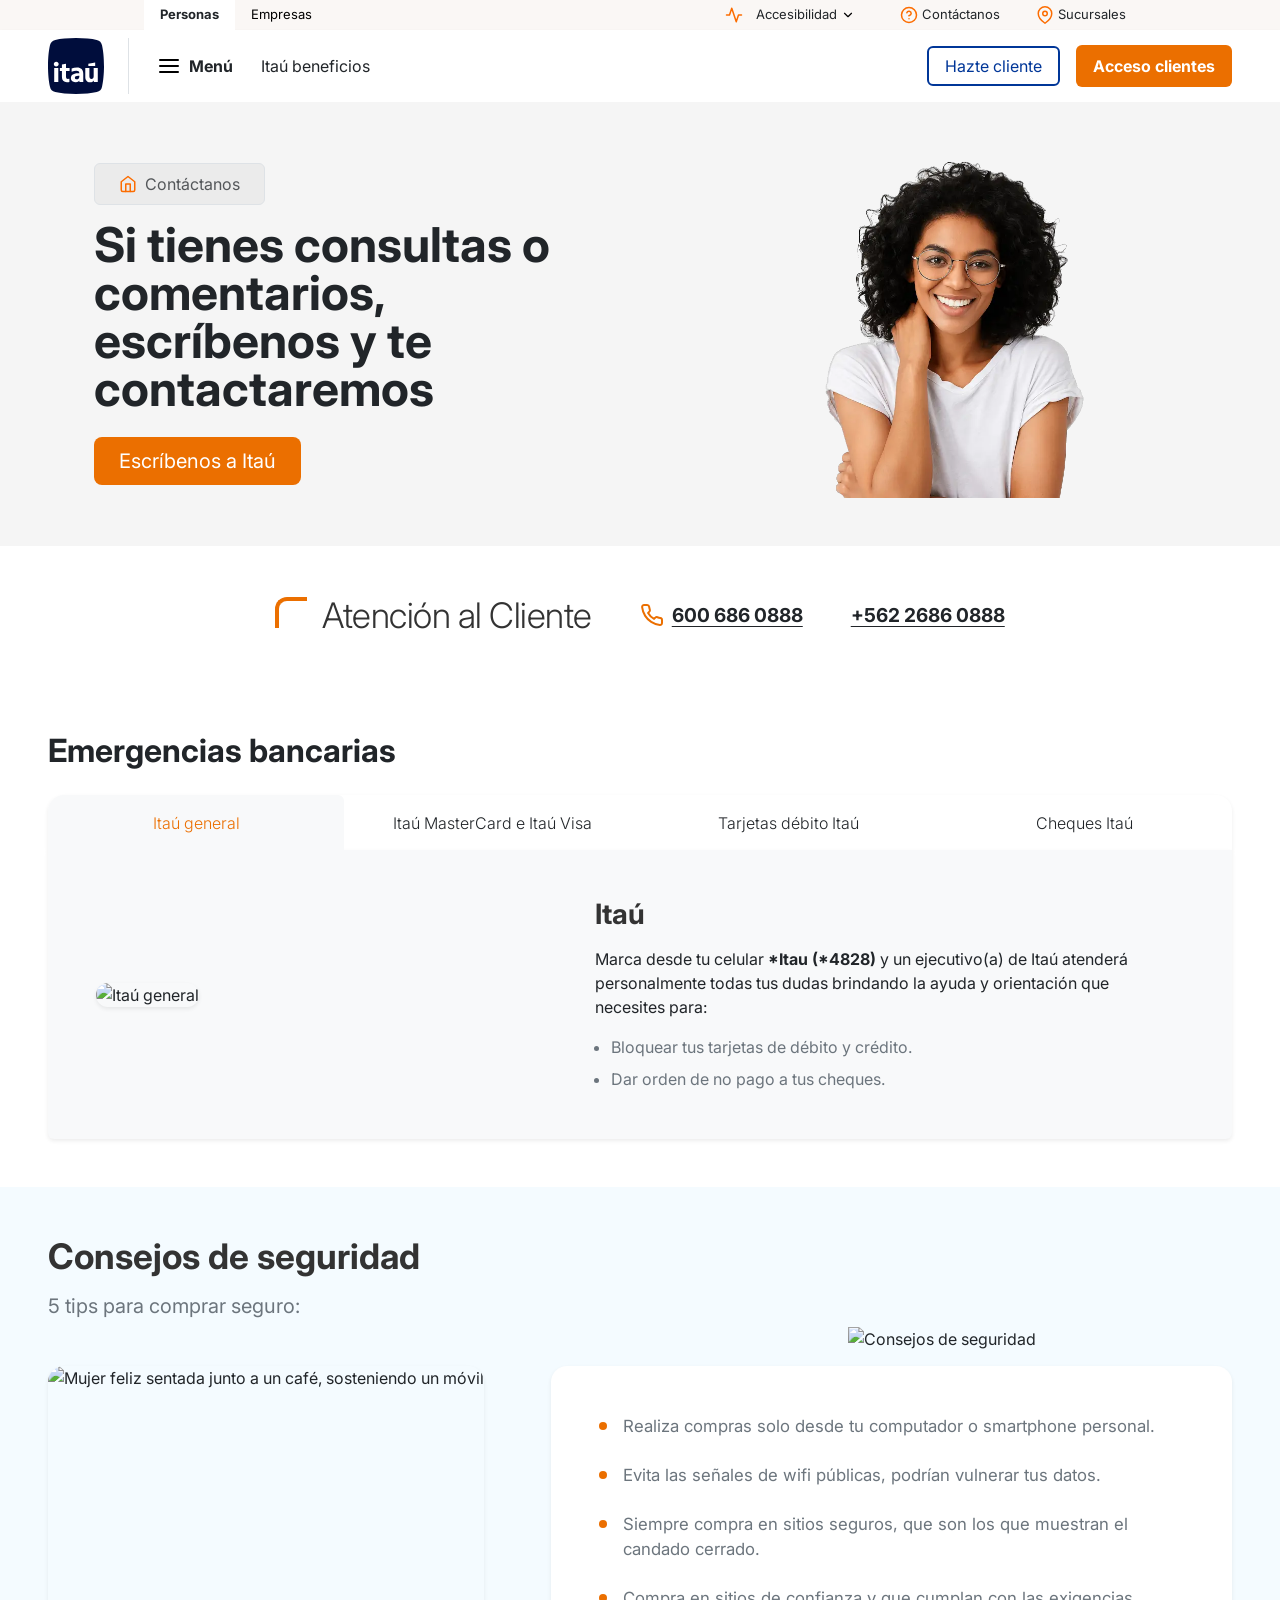
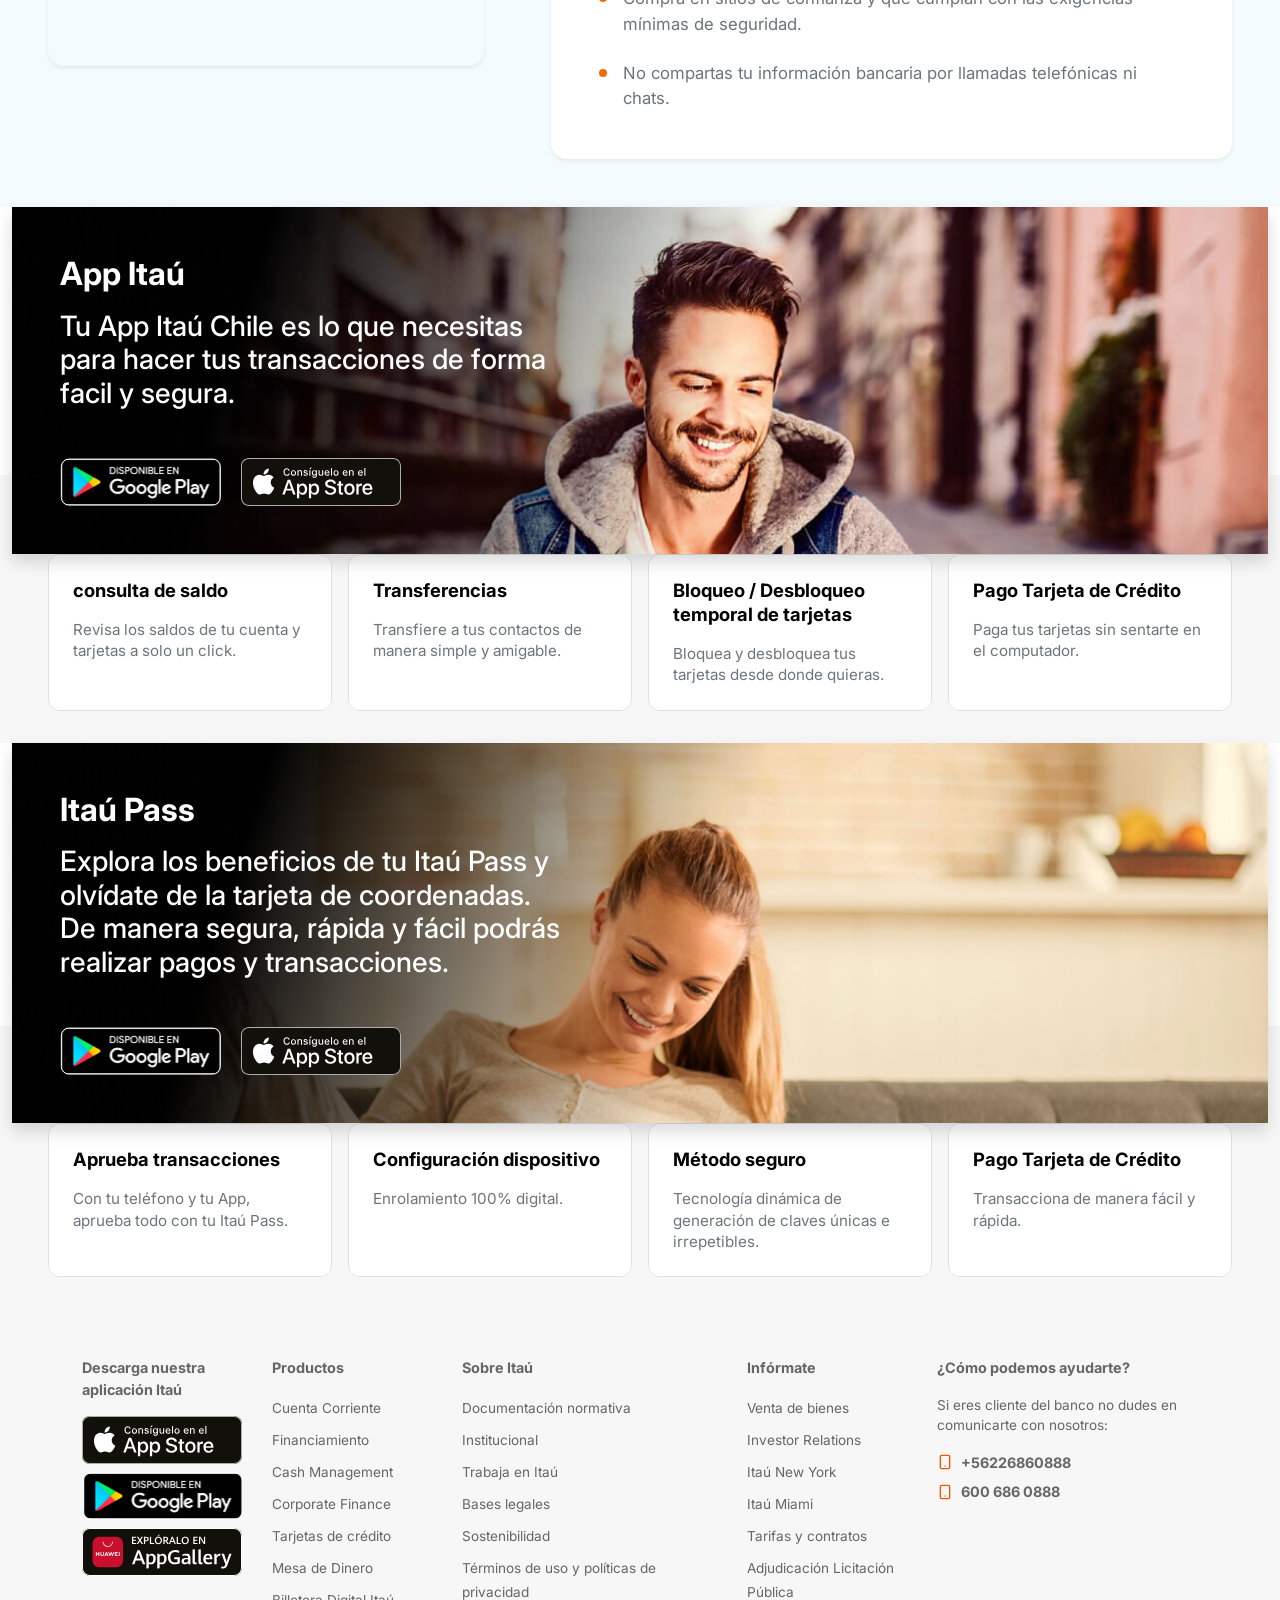
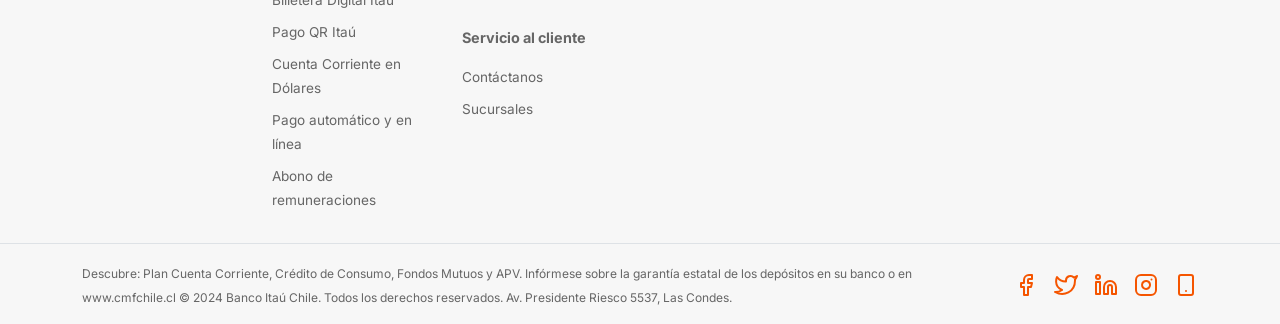
==== commit 0708640d: "feat: se agregan imagenes y card de itau pass e itau app, se actualiza readme y se crea changelog" ====
--- a/contact.html
+++ b/contact.html
@@ -400,6 +400,139 @@
             </div>
         </section>
 
+        <section class="position-relative" style="margin-bottom: 0;" id="app-itau">
+
+            <div class="position-absolute w-100 h-100" style="background: linear-gradient(180deg, #ffffff 50%, #f7f7f7 50%); top: 0; left: 0; z-index: 0;"></div>
+
+            <div class="container-fluid position-relative" style="z-index: 1;">
+                <div class="position-relative">
+                    <div class="overflow-hidden position-relative shadow d-flex align-items-center">
+                        <img src="assets/img/contact/contactanos_bg_app_itau.jpeg" class="w-100" style="width: 100%; position: absolute; top: 0; left: 0; z-index: 0;" alt="contactanos banner app itau" loading="lazy">
+                        <div class="position-absolute w-100 h-100" style="top: 0; left: 0; z-index: 1;"></div>
+                        <div class="p-4 p-md-5 w-100 h-100 d-flex flex-column justify-content-center position-relative" style="max-width: 600px; z-index: 2;">
+                            <h2 class="fw-bold text-white mb-3">App Itaú</h2>
+                            <h3 class="text-white mb-5">Tu App Itaú Chile es lo que necesitas para hacer tus transacciones de forma facil y segura.</h3>
+                            <div class="d-flex flex-column flex-lg-row" style="z-index: 2;">
+                                <a href="https://play.google.com/store/apps/details?id=com.konylabs.ItauMobileBank">
+                                    <img src="assets/img/footerIcons/google_play.svg" alt="Google-Play" style="margin-right: 20px;">
+                                </a>
+                                <a href="https://apps.apple.com/us/app/itau-chile/id636150714?ls=1">
+                                    <img src="assets/img/footerIcons/app_store.svg" alt="App-Store">
+                                </a>
+                            </div>
+                        </div>
+                    </div>
+                </div>
+            </div>
+
+            <div class="container-fluid px-4 px-md-5">
+                <div id="business-slider" class="row flex-nowrap gx-3 gx-md-3" style="padding-bottom: 2rem;">
+                    <div class="col-11 col-lg-3 h-auto flex-shrink-0">
+                        <div class="card business-card h-100 border text-start" style="border-color: #e0e0e0 !important; border-radius: 12px; overflow: hidden; cursor: pointer;">
+                            <div class="card-body p-3 p-md-4 d-flex flex-column bg-white">
+                                <h6 class="fw-bold mb-3" style="color: black; font-size: 1.15rem; line-height: 1.3;">consulta de saldo</h6>
+                                <p class="text-secondary mb-0" style="font-size: 0.95rem; line-height: 1.4;">Revisa los saldos de tu cuenta y tarjetas a solo un click.</p>
+                            </div>
+                        </div>
+                    </div>
+
+                    <div class="col-11 col-lg-3 h-auto flex-shrink-0">
+                        <div class="card business-card h-100 border text-start" style="border-color: #e0e0e0 !important; border-radius: 12px; overflow: hidden; cursor: pointer;">
+                            <div class="card-body p-3 p-md-4 d-flex flex-column bg-white">
+                                <h6 class="fw-bold mb-3" style="color: black; font-size: 1.15rem; line-height: 1.3;">Transferencias</h6>
+                                <p class="text-secondary mb-0" style="font-size: 0.95rem; line-height: 1.4;">Transfiere a tus contactos de manera simple y amigable.</p>
+                            </div>
+                        </div>
+                    </div>
+
+                    <div class="col-11 col-lg-3 h-auto flex-shrink-0">
+                        <div class="card business-card h-100 border text-start" style="border-color: #e0e0e0 !important; border-radius: 12px; overflow: hidden; cursor: pointer;">
+                            <div class="card-body p-3 p-md-4 d-flex flex-column bg-white">
+                                <h6 class="fw-bold mb-3" style="color: black; font-size: 1.15rem; line-height: 1.3;">Bloqueo / Desbloqueo temporal de tarjetas</h6>
+                                <p class="text-secondary mb-0" style="font-size: 0.95rem; line-height: 1.4;">Bloquea y desbloquea tus tarjetas desde donde quieras.</p>
+                            </div>
+                        </div>
+                    </div>
+                    
+                    <div class="col-11 col-lg-3 h-auto flex-shrink-0">
+                        <div class="card business-card h-100 border text-start" style="border-color: #e0e0e0 !important; border-radius: 12px; overflow: hidden; cursor: pointer;">
+                            <div class="card-body p-3 p-md-4 d-flex flex-column bg-white">
+                                <h6 class="fw-bold mb-3" style="color: black; font-size: 1.15rem; line-height: 1.3;">Pago Tarjeta de Crédito</h6>
+                                <p class="text-secondary mb-0" style="font-size: 0.95rem; line-height: 1.4;">Paga tus tarjetas sin sentarte en el computador.</p>
+                            </div>
+                        </div>
+                    </div>
+
+                </div>
+            </div>
+        </section>
+        
+        <section class="position-relative" style="margin-bottom: 0;" id="app-itau">
+
+            <div class="position-absolute w-100 h-100" style="background: linear-gradient(180deg, #ffffff 50%, #f7f7f7 50%); top: 0; left: 0; z-index: 0;"></div>
+
+            <div class="container-fluid position-relative" style="z-index: 1;">
+                <div class="position-relative">
+                    <div class="overflow-hidden position-relative shadow d-flex align-items-center">
+                        <img src="assets/img/contact/contactanos-bg-itau-pass.jpg" class="w-100" style="width: 100%; position: absolute; top: 0; left: 0; z-index: 0;" alt="contactanos banner app itau" loading="lazy">
+                        <div class="position-absolute w-100 h-100" style="top: 0; left: 0; z-index: 1;"></div>
+                        <div class="p-4 p-md-5 w-100 h-100 d-flex flex-column justify-content-center position-relative" style="max-width: 600px; z-index: 2;">
+                            <h2 class="fw-bold text-white mb-3">Itaú Pass</h2>
+                            <h3 class="text-white mb-5">Explora los beneficios de tu Itaú Pass y olvídate de la tarjeta de coordenadas. De manera segura, rápida y fácil podrás realizar pagos y transacciones.</h3>
+                            <div class="d-flex flex-column flex-lg-row" style="z-index: 2;">
+                                <a href="https://play.google.com/store/apps/details?id=com.konylabs.ItauMobileBank">
+                                    <img src="assets/img/footerIcons/google_play.svg" alt="Google-Play" style="margin-right: 20px;">
+                                </a>
+                                <a href="https://apps.apple.com/us/app/itau-chile/id636150714?ls=1">
+                                    <img src="assets/img/footerIcons/app_store.svg" alt="App-Store">
+                                </a>
+                            </div>
+                        </div>
+                    </div>
+                </div>
+            </div>
+
+            <div class="container-fluid px-4 px-md-5">
+                <div id="business-slider" class="row flex-nowrap gx-3 gx-md-3" style="padding-bottom: 2rem;">
+                    <div class="col-11 col-lg-3 h-auto flex-shrink-0">
+                        <div class="card business-card h-100 border text-start" style="border-color: #e0e0e0 !important; border-radius: 12px; overflow: hidden; cursor: pointer;">
+                            <div class="card-body p-3 p-md-4 d-flex flex-column bg-white">
+                                <h6 class="fw-bold mb-3" style="color: black; font-size: 1.15rem; line-height: 1.3;">Aprueba transacciones</h6>
+                                <p class="text-secondary mb-0" style="font-size: 0.95rem; line-height: 1.4;">Con tu teléfono y tu App, aprueba todo con tu Itaú Pass.</p>
+                            </div>
+                        </div>
+                    </div>
+
+                    <div class="col-11 col-lg-3 h-auto flex-shrink-0">
+                        <div class="card business-card h-100 border text-start" style="border-color: #e0e0e0 !important; border-radius: 12px; overflow: hidden; cursor: pointer;">
+                            <div class="card-body p-3 p-md-4 d-flex flex-column bg-white">
+                                <h6 class="fw-bold mb-3" style="color: black; font-size: 1.15rem; line-height: 1.3;">Configuración dispositivo</h6>
+                                <p class="text-secondary mb-0" style="font-size: 0.95rem; line-height: 1.4;">Enrolamiento 100% digital.</p>
+                            </div>
+                        </div>
+                    </div>
+
+                    <div class="col-11 col-lg-3 h-auto flex-shrink-0">
+                        <div class="card business-card h-100 border text-start" style="border-color: #e0e0e0 !important; border-radius: 12px; overflow: hidden; cursor: pointer;">
+                            <div class="card-body p-3 p-md-4 d-flex flex-column bg-white">
+                                <h6 class="fw-bold mb-3" style="color: black; font-size: 1.15rem; line-height: 1.3;">Método seguro</h6>
+                                <p class="text-secondary mb-0" style="font-size: 0.95rem; line-height: 1.4;">Tecnología dinámica de generación de claves únicas e irrepetibles.</p>
+                            </div>
+                        </div>
+                    </div>
+                    
+                    <div class="col-11 col-lg-3 h-auto flex-shrink-0">
+                        <div class="card business-card h-100 border text-start" style="border-color: #e0e0e0 !important; border-radius: 12px; overflow: hidden; cursor: pointer;">
+                            <div class="card-body p-3 p-md-4 d-flex flex-column bg-white">
+                                <h6 class="fw-bold mb-3" style="color: black; font-size: 1.15rem; line-height: 1.3;">Pago Tarjeta de Crédito</h6>
+                                <p class="text-secondary mb-0" style="font-size: 0.95rem; line-height: 1.4;">Transacciona de manera fácil y rápida.</p>
+                            </div>
+                        </div>
+                    </div>
+
+                </div>
+            </div>
+        </section>
 
     </main>
 
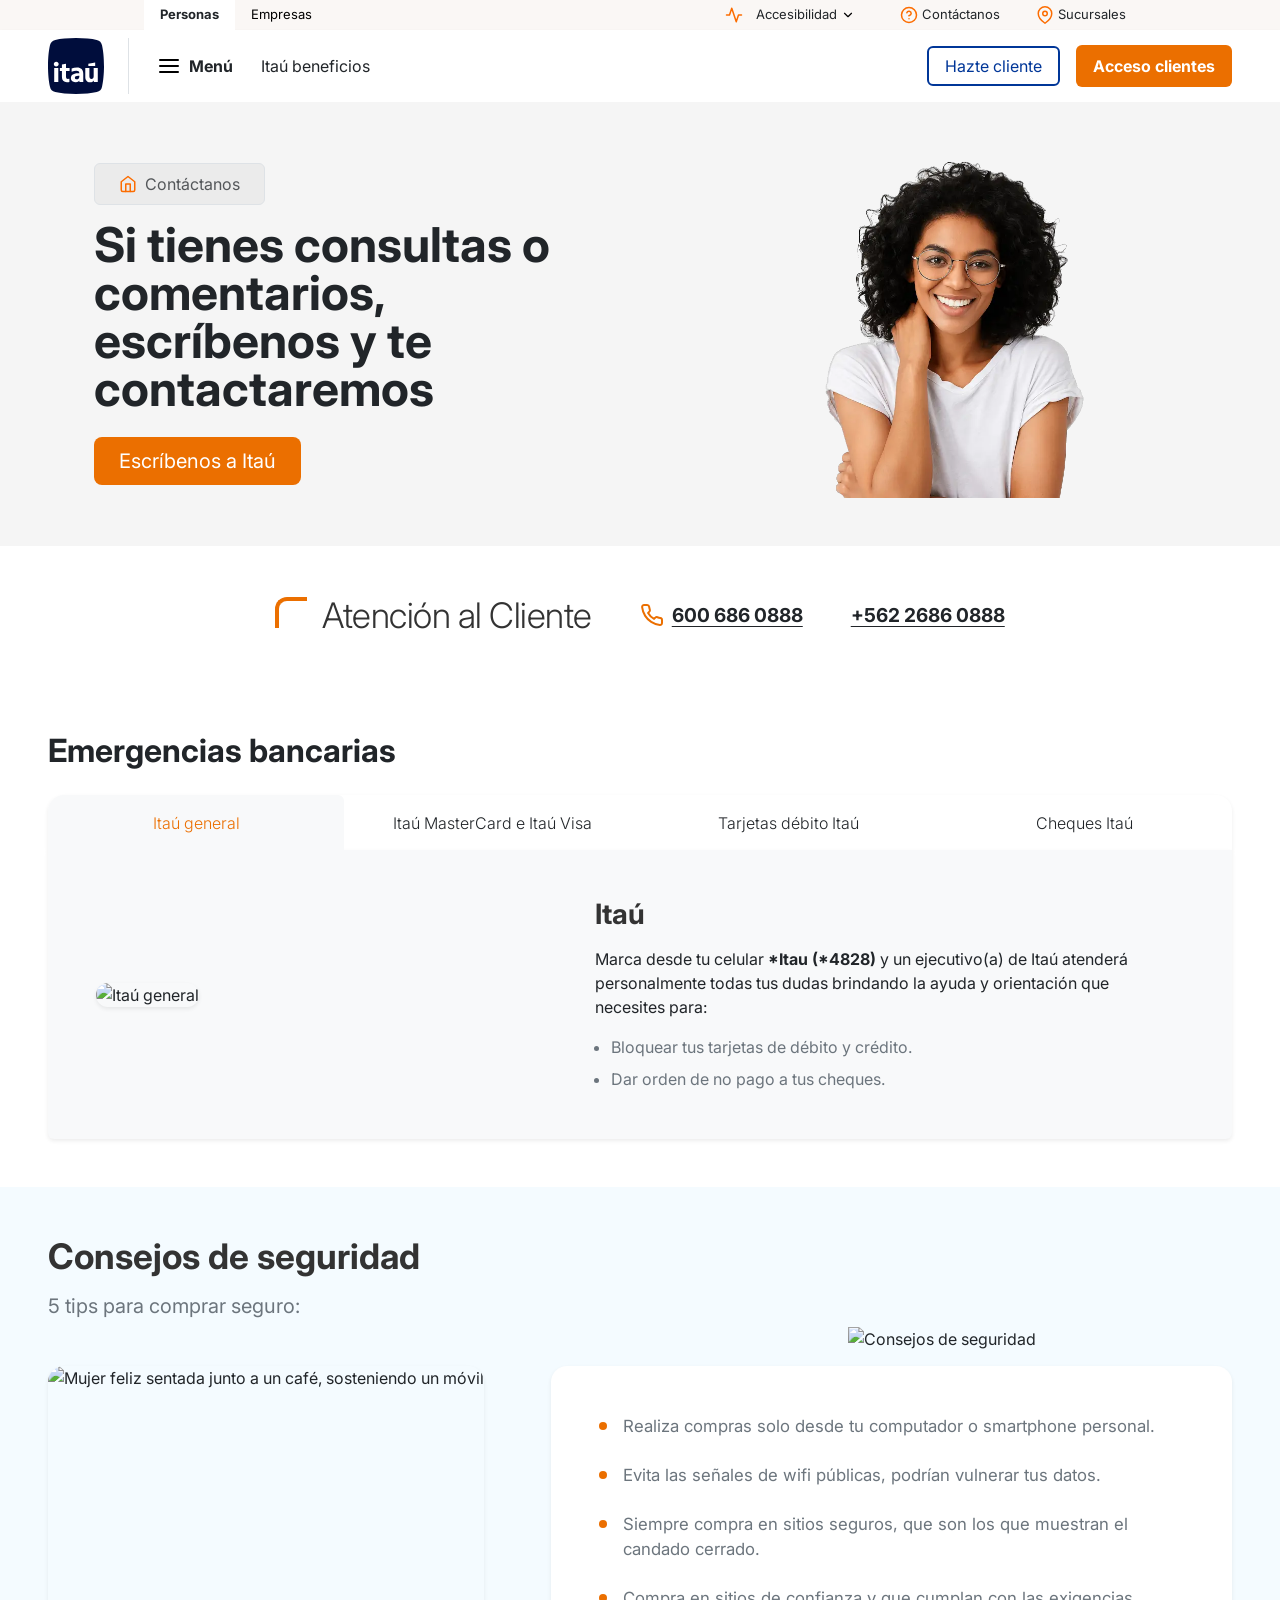
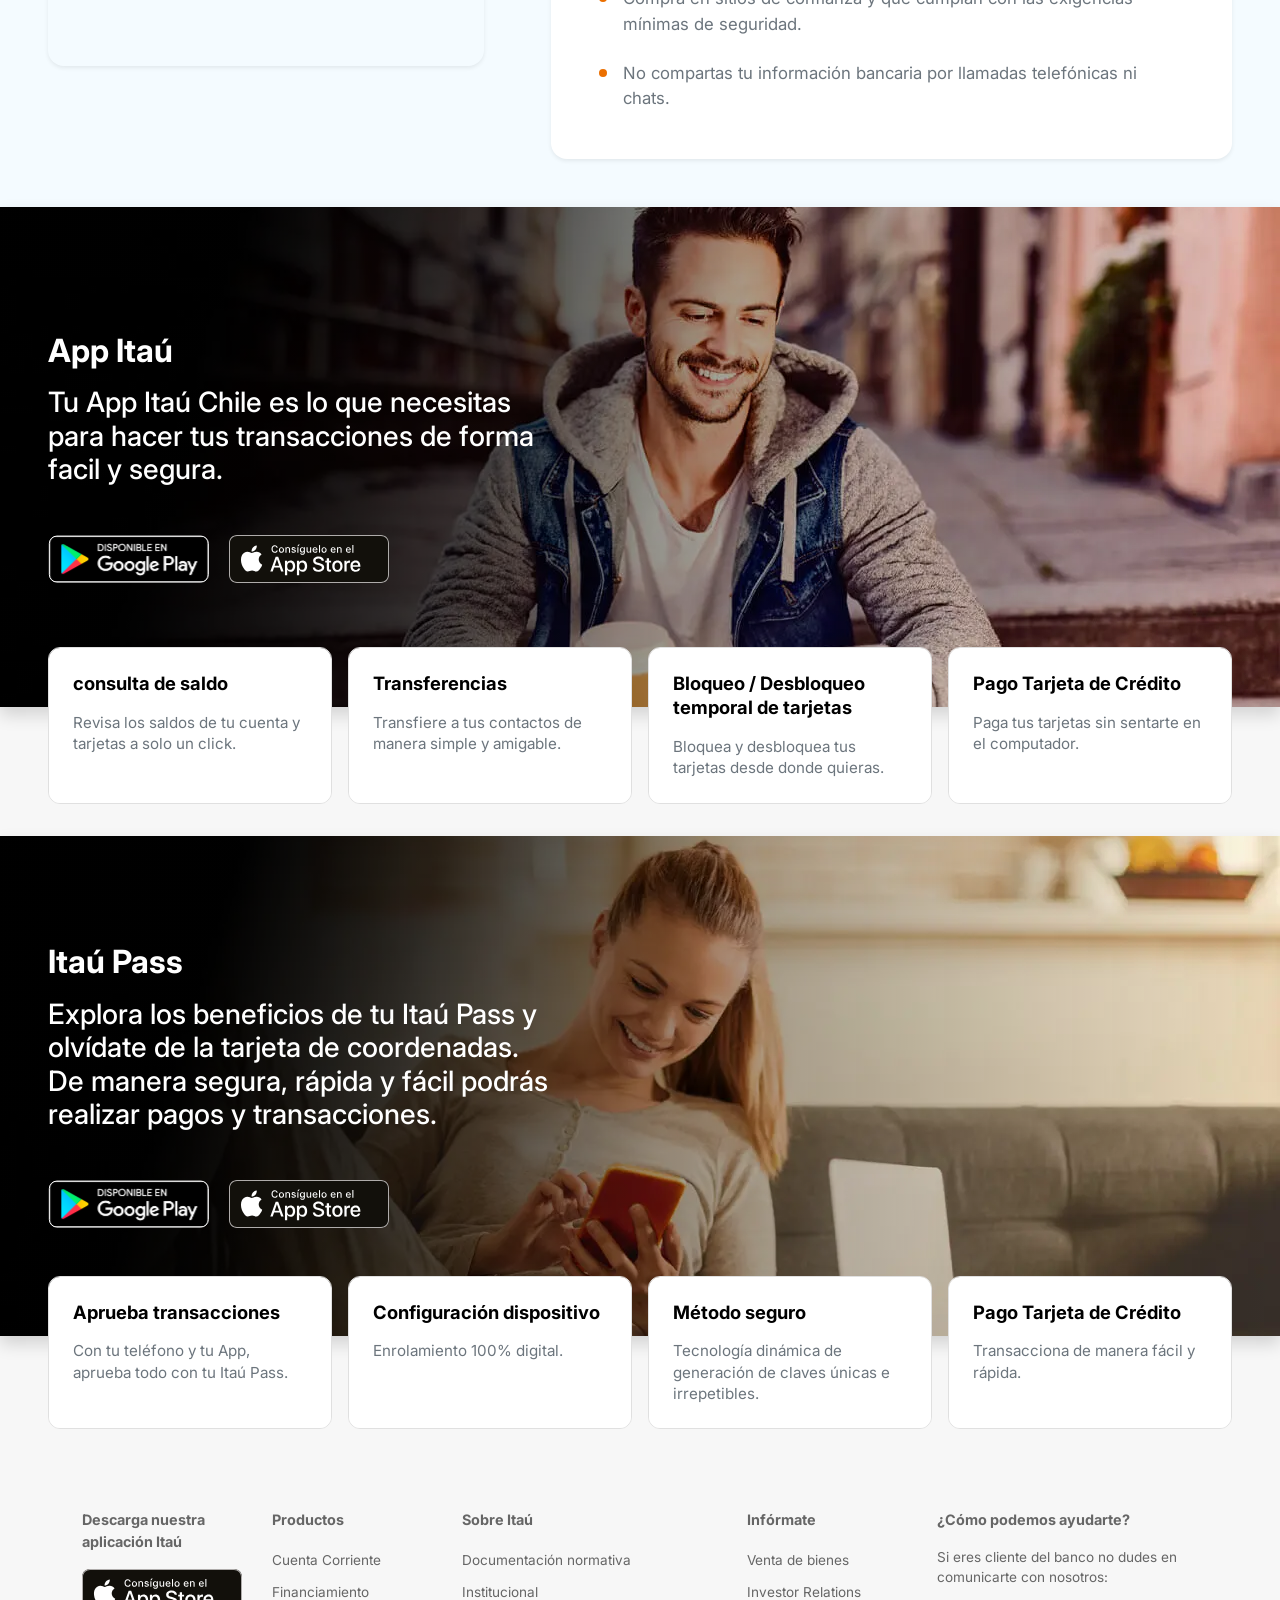
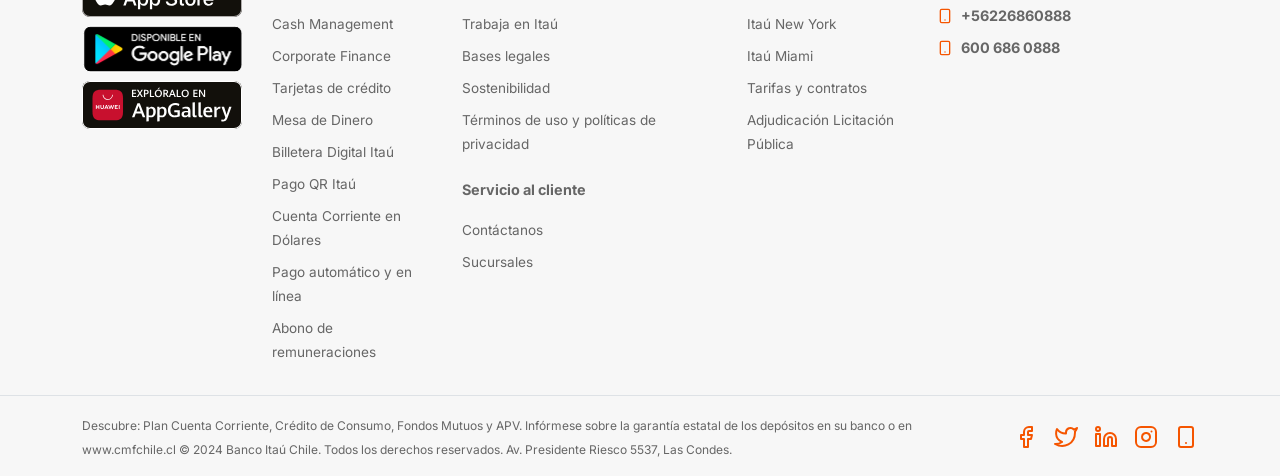
==== commit 21b0e76a: "refactor: optimizacion lighthouse con imagenes webp, dimensiones reales y seo" ====
--- a/contact.html
+++ b/contact.html
@@ -5,6 +5,8 @@
     <meta charset="UTF-8">
     <meta name="viewport" content="width=device-width, initial-scale=1.0">
     <title>Contáctanos | Atención al cliente | Banco Itaú Chile</title>
+    <meta name="description"
+        content="Contáctanos. Estamos aquí para ayudarte. Encuentra nuestros canales de atención al cliente para resolver tus dudas y realizar gestiones de tu empresa.">
     <link href="https://cdn.jsdelivr.net/npm/bootstrap@5.3.8/dist/css/bootstrap.min.css" rel="stylesheet"
         integrity="sha384-sRIl4kxILFvY47J16cr9ZwB07vP4J8+LH7qKQnuqkuIAvNWLzeN8tE5YBujZqJLB" crossorigin="anonymous">
     <link rel="stylesheet" href="assets/css/custom.css">
@@ -31,11 +33,11 @@
 
                 <ul class="d-flex list-unstyled m-0 p-0 align-items-center gap-3 mx-5">
                     <li class="d-flex align-items-center gap-1 item-hover position-relative" id="acc-menu-container">
-                        <img src="assets/img/headerIcons/activity.svg" alt="Accesibilidad"
+                        <img width="24" height="24" src="assets/img/headerIcons/activity.svg" alt="Accesibilidad"
                             class="menu-lateral-arrow-icon filter-orange">
                         <button id="btn-accesibilidad-toggle"
                             class="btn btn-sm text-dark d-flex align-items-center gap-1"
-                            style="font-size: 13px; padding: 2px 8px;">Accesibilidad <img
+                            style="font-size: 13px; padding: 2px 8px;">Accesibilidad <img width="24" height="24"
                                 src="assets/img/headerIcons/chevron-down.svg" alt="Más opciones"
                                 style="width:14px; height:14px; color:#eb6f00;"></button>
 
@@ -75,13 +77,13 @@
                         </div>
                     </li>
                     <li class="d-flex align-items-center gap-1 item-hover">
-                        <img src="assets/img/headerIcons/help-circle.svg" alt="Contáctanos"
+                        <img width="24" height="24" src="assets/img/headerIcons/help-circle.svg" alt="Contáctanos"
                             class="menu-lateral-arrow-icon filter-orange">
                         <a href="contact.html" class="text-decoration-none text-dark d-flex align-items-center"
                             style="font-size: 13px;">Contáctanos</a>
                     </li>
                     <li class="d-flex align-items-center gap-1 item-hover">
-                        <img src="assets/img/headerIcons/map-pin.svg" alt="Sucursales"
+                        <img width="24" height="24" src="assets/img/headerIcons/map-pin.svg" alt="Sucursales"
                             class="menu-lateral-arrow-icon filter-orange">
                         <a href="sucursales.html" class="text-decoration-none text-dark d-flex align-items-center"
                             style="font-size: 13px;">Sucursales</a>
@@ -94,15 +96,15 @@
         <nav class="container-fluid container-fluid-nav py-2 d-flex align-items-center gap-4 bg-white shadow-sm">
 
             <a href="/" class="d-flex align-items-center text-decoration-none border-end pe-4 d-lg-flex">
-                <img src="./assets/img/logo-empresa-56x56.svg" alt="Logo-Itaú" class="pepito"
+                <img width="56" height="56" src="./assets/img/logo-empresa-56x56.svg" alt="Logo-Itaú" class="pepito"
                     style="height: 56px; width: 56px;">
             </a>
 
             <div class="d-flex align-items-center me-auto d-lg-none">
                 <a href="#" class="text-decoration-none text-dark fw-bold d-flex align-items-center gap-1"
                     style="font-size: 15px;">
-                    Empresas <img src="assets/img/headerIcons/chevron-down.svg" alt="Más opciones"
-                        style="width:16px; height:16px; color:#003698;">
+                    Empresas <img width="24" height="24" src="assets/img/headerIcons/chevron-down.svg"
+                        alt="Más opciones" style="width:16px; height:16px; color:#003698;">
                 </a>
             </div>
 
@@ -110,9 +112,9 @@
                 class="btn bg-white d-flex align-items-center gap-2 border-0 p-1 ms-auto ms-lg-0" type="button"
                 data-bs-toggle="offcanvas" data-bs-target="#offcanvasExample" aria-controls="offcanvasExample"
                 style="transition: all 0.2s;">
-                <img src="./assets/img/headerIcons/menu.svg" alt="Menú" id="icon-menu" width="24" height="24"
+                <img width="24" height="24" src="./assets/img/headerIcons/menu.svg" alt="Menú" id="icon-menu"
                     style="stroke: #000;">
-                <img src="./assets/img/headerIcons/x.svg" alt="Cerrar" id="icon-close" width="24" height="24"
+                <img width="24" height="24" src="./assets/img/headerIcons/x.svg" alt="Cerrar" id="icon-close"
                     class="d-none" style="stroke: #000;">
                 <span class="fw-bold text-dark d-none d-lg-block">Menú</span>
             </button>
@@ -141,20 +143,22 @@
     </header>
 
     <main class="container-fluid p-0 mt-0">
+        <h1 aria-hidden="true" style="display:none;visibility:hidden">Contáctanos | Atención al Cliente Empresas</h1>
         <section style="background-color: #f5f5f5; min-height: 400px;" class="d-flex align-items-center py-5">
             <div class="container px-4">
                 <div class="row flex-lg-row-reverse align-items-center g-5">
                     <div class="col-12 col-lg-6 text-center">
-                        <img src="assets/img/contact/banner_contactanos_1024.webp" class="img-fluid"
-                            alt="contact banner" style="max-height: 400px; object-fit: contain;" loading="lazy">
+                        <img width="1024" height="683" src="assets/img/contact/banner_contactanos_1024.webp"
+                            class="img-fluid" alt="contact banner" style="max-height: 400px; object-fit: contain;"
+                            loading="lazy">
                     </div>
                     <div class="col-12 col-lg-6">
                         <nav aria-label="breadcrumb" class="breadcrumb mb-3">
                             <ol class="breadcrumb m-0 px-4 py-2 border rounded-2"
                                 style="background-color: #ebebeb; cursor: default;">
                                 <li class="breadcrumb-item active d-flex align-items-center gap-2" aria-current="page">
-                                    <img src="assets/img/contact/icons/home.svg" alt="" aria-hidden="true"
-                                        class="menu-lateral-arrow-icon filter-orange">
+                                    <img width="24" height="24" src="assets/img/contact/icons/home.svg" alt="imagen"
+                                        aria-hidden="true" class="menu-lateral-arrow-icon filter-orange">
                                     <span>Contáctanos</span>
                                 </li>
                             </ol>
@@ -402,22 +406,30 @@
 
         <section class="position-relative" style="margin-bottom: 0;" id="app-itau">
 
-            <div class="position-absolute w-100 h-100" style="background: linear-gradient(180deg, #ffffff 50%, #f7f7f7 50%); top: 0; left: 0; z-index: 0;"></div>
-
-            <div class="container-fluid position-relative" style="z-index: 1;">
+            <div class="position-absolute w-100 h-100"
+                style="background: linear-gradient(180deg, #ffffff 50%, #f7f7f7 50%); top: 0; left: 0; z-index: 0;">
+            </div>
+
+            <div class="container-fluid position-relative p-0" style="z-index: 1;">
                 <div class="position-relative">
-                    <div class="overflow-hidden position-relative shadow d-flex align-items-center">
-                        <img src="assets/img/contact/contactanos_bg_app_itau.jpeg" class="w-100" style="width: 100%; position: absolute; top: 0; left: 0; z-index: 0;" alt="contactanos banner app itau" loading="lazy">
-                        <div class="position-absolute w-100 h-100" style="top: 0; left: 0; z-index: 1;"></div>
-                        <div class="p-4 p-md-5 w-100 h-100 d-flex flex-column justify-content-center position-relative" style="max-width: 600px; z-index: 2;">
+                    <div class="overflow-hidden position-relative shadow d-flex align-items-center" style="min-height: 500px;">
+                        <img width="1280" height="648" src="assets/img/contact/contactanos_bg_app_itau.webp"
+                            class="w-100" style="width: 100%; height: 100%; object-fit: cover; object-position: 70% center; position: absolute; top: 0; left: 0; z-index: 0;"
+                            alt="contactanos banner app itau" loading="lazy">
+                        <div class="position-absolute w-100 h-100" style="top: 0; left: 0; z-index: 1; background: linear-gradient(90deg, rgba(0,0,0,0.8) 0%, rgba(0,0,0,0) 100%);"></div>
+                        <div class="p-4 p-md-5 w-100 h-100 d-flex flex-column justify-content-center position-relative"
+                            style="max-width: 600px; z-index: 2;">
                             <h2 class="fw-bold text-white mb-3">App Itaú</h2>
-                            <h3 class="text-white mb-5">Tu App Itaú Chile es lo que necesitas para hacer tus transacciones de forma facil y segura.</h3>
+                            <h3 class="text-white mb-5">Tu App Itaú Chile es lo que necesitas para hacer tus
+                                transacciones de forma facil y segura.</h3>
                             <div class="d-flex flex-column flex-lg-row" style="z-index: 2;">
                                 <a href="https://play.google.com/store/apps/details?id=com.konylabs.ItauMobileBank">
-                                    <img src="assets/img/footerIcons/google_play.svg" alt="Google-Play" style="margin-right: 20px;">
+                                    <img width="161" height="48" src="assets/img/footerIcons/google_play.svg"
+                                        alt="Google-Play" style="margin-right: 20px;">
                                 </a>
                                 <a href="https://apps.apple.com/us/app/itau-chile/id636150714?ls=1">
-                                    <img src="assets/img/footerIcons/app_store.svg" alt="App-Store">
+                                    <img width="160" height="48" src="assets/img/footerIcons/app_store.svg"
+                                        alt="App-Store">
                                 </a>
                             </div>
                         </div>
@@ -425,66 +437,87 @@
                 </div>
             </div>
 
-            <div class="container-fluid px-4 px-md-5">
-                <div id="business-slider" class="row flex-nowrap gx-3 gx-md-3" style="padding-bottom: 2rem;">
-                    <div class="col-11 col-lg-3 h-auto flex-shrink-0">
-                        <div class="card business-card h-100 border text-start" style="border-color: #e0e0e0 !important; border-radius: 12px; overflow: hidden; cursor: pointer;">
-                            <div class="card-body p-3 p-md-4 d-flex flex-column bg-white">
-                                <h6 class="fw-bold mb-3" style="color: black; font-size: 1.15rem; line-height: 1.3;">consulta de saldo</h6>
-                                <p class="text-secondary mb-0" style="font-size: 0.95rem; line-height: 1.4;">Revisa los saldos de tu cuenta y tarjetas a solo un click.</p>
-                            </div>
-                        </div>
-                    </div>
-
-                    <div class="col-11 col-lg-3 h-auto flex-shrink-0">
-                        <div class="card business-card h-100 border text-start" style="border-color: #e0e0e0 !important; border-radius: 12px; overflow: hidden; cursor: pointer;">
-                            <div class="card-body p-3 p-md-4 d-flex flex-column bg-white">
-                                <h6 class="fw-bold mb-3" style="color: black; font-size: 1.15rem; line-height: 1.3;">Transferencias</h6>
-                                <p class="text-secondary mb-0" style="font-size: 0.95rem; line-height: 1.4;">Transfiere a tus contactos de manera simple y amigable.</p>
-                            </div>
-                        </div>
-                    </div>
-
-                    <div class="col-11 col-lg-3 h-auto flex-shrink-0">
-                        <div class="card business-card h-100 border text-start" style="border-color: #e0e0e0 !important; border-radius: 12px; overflow: hidden; cursor: pointer;">
-                            <div class="card-body p-3 p-md-4 d-flex flex-column bg-white">
-                                <h6 class="fw-bold mb-3" style="color: black; font-size: 1.15rem; line-height: 1.3;">Bloqueo / Desbloqueo temporal de tarjetas</h6>
-                                <p class="text-secondary mb-0" style="font-size: 0.95rem; line-height: 1.4;">Bloquea y desbloquea tus tarjetas desde donde quieras.</p>
-                            </div>
-                        </div>
-                    </div>
-                    
-                    <div class="col-11 col-lg-3 h-auto flex-shrink-0">
-                        <div class="card business-card h-100 border text-start" style="border-color: #e0e0e0 !important; border-radius: 12px; overflow: hidden; cursor: pointer;">
-                            <div class="card-body p-3 p-md-4 d-flex flex-column bg-white">
-                                <h6 class="fw-bold mb-3" style="color: black; font-size: 1.15rem; line-height: 1.3;">Pago Tarjeta de Crédito</h6>
-                                <p class="text-secondary mb-0" style="font-size: 0.95rem; line-height: 1.4;">Paga tus tarjetas sin sentarte en el computador.</p>
-                            </div>
-                        </div>
-                    </div>
-
-                </div>
-            </div>
-        </section>
-        
+            <div class="container-fluid px-4 px-md-5 position-relative" style="margin-top: -60px; z-index: 3;">
+                <div id="business-slider-1" class="row flex-nowrap gx-3 gx-md-3" style="padding-bottom: 2rem;">
+                    <div class="col-11 col-lg-3 h-auto flex-shrink-0">
+                        <div class="card business-card h-100 border text-start"
+                            style="border-color: #e0e0e0 !important; border-radius: 12px; overflow: hidden; cursor: pointer;">
+                            <div class="card-body p-3 p-md-4 d-flex flex-column bg-white">
+                                <h6 class="fw-bold mb-3" style="color: black; font-size: 1.15rem; line-height: 1.3;">
+                                    consulta de saldo</h6>
+                                <p class="text-secondary mb-0" style="font-size: 0.95rem; line-height: 1.4;">Revisa los
+                                    saldos de tu cuenta y tarjetas a solo un click.</p>
+                            </div>
+                        </div>
+                    </div>
+
+                    <div class="col-11 col-lg-3 h-auto flex-shrink-0">
+                        <div class="card business-card h-100 border text-start"
+                            style="border-color: #e0e0e0 !important; border-radius: 12px; overflow: hidden; cursor: pointer;">
+                            <div class="card-body p-3 p-md-4 d-flex flex-column bg-white">
+                                <h6 class="fw-bold mb-3" style="color: black; font-size: 1.15rem; line-height: 1.3;">
+                                    Transferencias</h6>
+                                <p class="text-secondary mb-0" style="font-size: 0.95rem; line-height: 1.4;">Transfiere
+                                    a tus contactos de manera simple y amigable.</p>
+                            </div>
+                        </div>
+                    </div>
+
+                    <div class="col-11 col-lg-3 h-auto flex-shrink-0">
+                        <div class="card business-card h-100 border text-start"
+                            style="border-color: #e0e0e0 !important; border-radius: 12px; overflow: hidden; cursor: pointer;">
+                            <div class="card-body p-3 p-md-4 d-flex flex-column bg-white">
+                                <h6 class="fw-bold mb-3" style="color: black; font-size: 1.15rem; line-height: 1.3;">
+                                    Bloqueo / Desbloqueo temporal de tarjetas</h6>
+                                <p class="text-secondary mb-0" style="font-size: 0.95rem; line-height: 1.4;">Bloquea y
+                                    desbloquea tus tarjetas desde donde quieras.</p>
+                            </div>
+                        </div>
+                    </div>
+
+                    <div class="col-11 col-lg-3 h-auto flex-shrink-0">
+                        <div class="card business-card h-100 border text-start"
+                            style="border-color: #e0e0e0 !important; border-radius: 12px; overflow: hidden; cursor: pointer;">
+                            <div class="card-body p-3 p-md-4 d-flex flex-column bg-white">
+                                <h6 class="fw-bold mb-3" style="color: black; font-size: 1.15rem; line-height: 1.3;">
+                                    Pago Tarjeta de Crédito</h6>
+                                <p class="text-secondary mb-0" style="font-size: 0.95rem; line-height: 1.4;">Paga tus
+                                    tarjetas sin sentarte en el computador.</p>
+                            </div>
+                        </div>
+                    </div>
+
+                </div>
+            </div>
+        </section>
+
         <section class="position-relative" style="margin-bottom: 0;" id="app-itau">
 
-            <div class="position-absolute w-100 h-100" style="background: linear-gradient(180deg, #ffffff 50%, #f7f7f7 50%); top: 0; left: 0; z-index: 0;"></div>
-
-            <div class="container-fluid position-relative" style="z-index: 1;">
+            <div class="position-absolute w-100 h-100"
+                style="background: linear-gradient(180deg, #ffffff 50%, #f7f7f7 50%); top: 0; left: 0; z-index: 0;">
+            </div>
+
+            <div class="container-fluid position-relative p-0" style="z-index: 1;">
                 <div class="position-relative">
-                    <div class="overflow-hidden position-relative shadow d-flex align-items-center">
-                        <img src="assets/img/contact/contactanos-bg-itau-pass.jpg" class="w-100" style="width: 100%; position: absolute; top: 0; left: 0; z-index: 0;" alt="contactanos banner app itau" loading="lazy">
-                        <div class="position-absolute w-100 h-100" style="top: 0; left: 0; z-index: 1;"></div>
-                        <div class="p-4 p-md-5 w-100 h-100 d-flex flex-column justify-content-center position-relative" style="max-width: 600px; z-index: 2;">
+                    <div class="overflow-hidden position-relative shadow d-flex align-items-center" style="min-height: 500px;">
+                        <img width="1280" height="648" src="assets/img/contact/contactanos-bg-itau-pass.webp"
+                            class="w-100" style="width: 100%; height: 100%; object-fit: cover; object-position: 70% center; position: absolute; top: 0; left: 0; z-index: 0;"
+                            alt="contactanos banner app itau" loading="lazy">
+                        <div class="position-absolute w-100 h-100" style="top: 0; left: 0; z-index: 1; background: linear-gradient(90deg, rgba(0,0,0,0.8) 0%, rgba(0,0,0,0) 100%);"></div>
+                        <div class="p-4 p-md-5 w-100 h-100 d-flex flex-column justify-content-center position-relative"
+                            style="max-width: 600px; z-index: 2;">
                             <h2 class="fw-bold text-white mb-3">Itaú Pass</h2>
-                            <h3 class="text-white mb-5">Explora los beneficios de tu Itaú Pass y olvídate de la tarjeta de coordenadas. De manera segura, rápida y fácil podrás realizar pagos y transacciones.</h3>
+                            <h3 class="text-white mb-5">Explora los beneficios de tu Itaú Pass y olvídate de la tarjeta
+                                de coordenadas. De manera segura, rápida y fácil podrás realizar pagos y transacciones.
+                            </h3>
                             <div class="d-flex flex-column flex-lg-row" style="z-index: 2;">
                                 <a href="https://play.google.com/store/apps/details?id=com.konylabs.ItauMobileBank">
-                                    <img src="assets/img/footerIcons/google_play.svg" alt="Google-Play" style="margin-right: 20px;">
+                                    <img width="161" height="48" src="assets/img/footerIcons/google_play.svg"
+                                        alt="Google-Play" style="margin-right: 20px;">
                                 </a>
                                 <a href="https://apps.apple.com/us/app/itau-chile/id636150714?ls=1">
-                                    <img src="assets/img/footerIcons/app_store.svg" alt="App-Store">
+                                    <img width="160" height="48" src="assets/img/footerIcons/app_store.svg"
+                                        alt="App-Store">
                                 </a>
                             </div>
                         </div>
@@ -492,40 +525,52 @@
                 </div>
             </div>
 
-            <div class="container-fluid px-4 px-md-5">
+            <div class="container-fluid px-4 px-md-5 position-relative" style="margin-top: -60px; z-index: 3;">
                 <div id="business-slider" class="row flex-nowrap gx-3 gx-md-3" style="padding-bottom: 2rem;">
                     <div class="col-11 col-lg-3 h-auto flex-shrink-0">
-                        <div class="card business-card h-100 border text-start" style="border-color: #e0e0e0 !important; border-radius: 12px; overflow: hidden; cursor: pointer;">
-                            <div class="card-body p-3 p-md-4 d-flex flex-column bg-white">
-                                <h6 class="fw-bold mb-3" style="color: black; font-size: 1.15rem; line-height: 1.3;">Aprueba transacciones</h6>
-                                <p class="text-secondary mb-0" style="font-size: 0.95rem; line-height: 1.4;">Con tu teléfono y tu App, aprueba todo con tu Itaú Pass.</p>
-                            </div>
-                        </div>
-                    </div>
-
-                    <div class="col-11 col-lg-3 h-auto flex-shrink-0">
-                        <div class="card business-card h-100 border text-start" style="border-color: #e0e0e0 !important; border-radius: 12px; overflow: hidden; cursor: pointer;">
-                            <div class="card-body p-3 p-md-4 d-flex flex-column bg-white">
-                                <h6 class="fw-bold mb-3" style="color: black; font-size: 1.15rem; line-height: 1.3;">Configuración dispositivo</h6>
-                                <p class="text-secondary mb-0" style="font-size: 0.95rem; line-height: 1.4;">Enrolamiento 100% digital.</p>
-                            </div>
-                        </div>
-                    </div>
-
-                    <div class="col-11 col-lg-3 h-auto flex-shrink-0">
-                        <div class="card business-card h-100 border text-start" style="border-color: #e0e0e0 !important; border-radius: 12px; overflow: hidden; cursor: pointer;">
-                            <div class="card-body p-3 p-md-4 d-flex flex-column bg-white">
-                                <h6 class="fw-bold mb-3" style="color: black; font-size: 1.15rem; line-height: 1.3;">Método seguro</h6>
-                                <p class="text-secondary mb-0" style="font-size: 0.95rem; line-height: 1.4;">Tecnología dinámica de generación de claves únicas e irrepetibles.</p>
-                            </div>
-                        </div>
-                    </div>
-                    
-                    <div class="col-11 col-lg-3 h-auto flex-shrink-0">
-                        <div class="card business-card h-100 border text-start" style="border-color: #e0e0e0 !important; border-radius: 12px; overflow: hidden; cursor: pointer;">
-                            <div class="card-body p-3 p-md-4 d-flex flex-column bg-white">
-                                <h6 class="fw-bold mb-3" style="color: black; font-size: 1.15rem; line-height: 1.3;">Pago Tarjeta de Crédito</h6>
-                                <p class="text-secondary mb-0" style="font-size: 0.95rem; line-height: 1.4;">Transacciona de manera fácil y rápida.</p>
+                        <div class="card business-card h-100 border text-start"
+                            style="border-color: #e0e0e0 !important; border-radius: 12px; overflow: hidden; cursor: pointer;">
+                            <div class="card-body p-3 p-md-4 d-flex flex-column bg-white">
+                                <h6 class="fw-bold mb-3" style="color: black; font-size: 1.15rem; line-height: 1.3;">
+                                    Aprueba transacciones</h6>
+                                <p class="text-secondary mb-0" style="font-size: 0.95rem; line-height: 1.4;">Con tu
+                                    teléfono y tu App, aprueba todo con tu Itaú Pass.</p>
+                            </div>
+                        </div>
+                    </div>
+
+                    <div class="col-11 col-lg-3 h-auto flex-shrink-0">
+                        <div class="card business-card h-100 border text-start"
+                            style="border-color: #e0e0e0 !important; border-radius: 12px; overflow: hidden; cursor: pointer;">
+                            <div class="card-body p-3 p-md-4 d-flex flex-column bg-white">
+                                <h6 class="fw-bold mb-3" style="color: black; font-size: 1.15rem; line-height: 1.3;">
+                                    Configuración dispositivo</h6>
+                                <p class="text-secondary mb-0" style="font-size: 0.95rem; line-height: 1.4;">
+                                    Enrolamiento 100% digital.</p>
+                            </div>
+                        </div>
+                    </div>
+
+                    <div class="col-11 col-lg-3 h-auto flex-shrink-0">
+                        <div class="card business-card h-100 border text-start"
+                            style="border-color: #e0e0e0 !important; border-radius: 12px; overflow: hidden; cursor: pointer;">
+                            <div class="card-body p-3 p-md-4 d-flex flex-column bg-white">
+                                <h6 class="fw-bold mb-3" style="color: black; font-size: 1.15rem; line-height: 1.3;">
+                                    Método seguro</h6>
+                                <p class="text-secondary mb-0" style="font-size: 0.95rem; line-height: 1.4;">Tecnología
+                                    dinámica de generación de claves únicas e irrepetibles.</p>
+                            </div>
+                        </div>
+                    </div>
+
+                    <div class="col-11 col-lg-3 h-auto flex-shrink-0">
+                        <div class="card business-card h-100 border text-start"
+                            style="border-color: #e0e0e0 !important; border-radius: 12px; overflow: hidden; cursor: pointer;">
+                            <div class="card-body p-3 p-md-4 d-flex flex-column bg-white">
+                                <h6 class="fw-bold mb-3" style="color: black; font-size: 1.15rem; line-height: 1.3;">
+                                    Pago Tarjeta de Crédito</h6>
+                                <p class="text-secondary mb-0" style="font-size: 0.95rem; line-height: 1.4;">
+                                    Transacciona de manera fácil y rápida.</p>
                             </div>
                         </div>
                     </div>
@@ -554,19 +599,19 @@
                         </span>
                     </div>
                     <div class="col-lg-3 d-flex justify-content-end gap-3">
-                        <a href="https://es-la.facebook.com/itauchile"><img src="assets/img/footerIcons/facebook.svg"
-                                alt="Facebook"
+                        <a href="https://es-la.facebook.com/itauchile"><img width="24" height="24"
+                                src="assets/img/footerIcons/facebook.svg" alt="Facebook"
                                 style="width: 24px; filter: brightness(0) saturate(100%) invert(43%) sepia(99%) saturate(4066%) hue-rotate(9deg) brightness(101%) contrast(106%);"></a>
-                        <a href="https://twitter.com/itauchile"><img src="assets/img/footerIcons/twitter.svg"
-                                alt="Twitter"
+                        <a href="https://twitter.com/itauchile"><img width="24" height="24"
+                                src="assets/img/footerIcons/twitter.svg" alt="Twitter"
                                 style="width: 24px; filter: brightness(0) saturate(100%) invert(43%) sepia(99%) saturate(4066%) hue-rotate(9deg) brightness(101%) contrast(106%);"></a>
-                        <a href="https://cl.linkedin.com/company/itauchile"><img
+                        <a href="https://cl.linkedin.com/company/itauchile"><img width="24" height="24"
                                 src="assets/img/footerIcons/linkedin.svg" alt="Linkedin"
                                 style="width: 24px; filter: brightness(0) saturate(100%) invert(43%) sepia(99%) saturate(4066%) hue-rotate(9deg) brightness(101%) contrast(106%);"></a>
-                        <a href="https://www.instagram.com/itauchile"><img src="assets/img/footerIcons/instagram.svg"
-                                alt="instagram"
+                        <a href="https://www.instagram.com/itauchile"><img width="24" height="24"
+                                src="assets/img/footerIcons/instagram.svg" alt="instagram"
                                 style="width: 24px; filter: brightness(0) saturate(100%) invert(43%) sepia(99%) saturate(4066%) hue-rotate(9deg) brightness(101%) contrast(106%);"></a>
-                        <a href="https://www.tiktok.com/@itauchile?lang=es"><img
+                        <a href="https://www.tiktok.com/@itauchile?lang=es"><img width="24" height="24"
                                 src="assets/img/footerIcons/smartphone.svg" alt="tiktok"
                                 style="width: 24px; filter: brightness(0) saturate(100%) invert(43%) sepia(99%) saturate(4066%) hue-rotate(9deg) brightness(101%) contrast(106%);"></a>
                     </div>
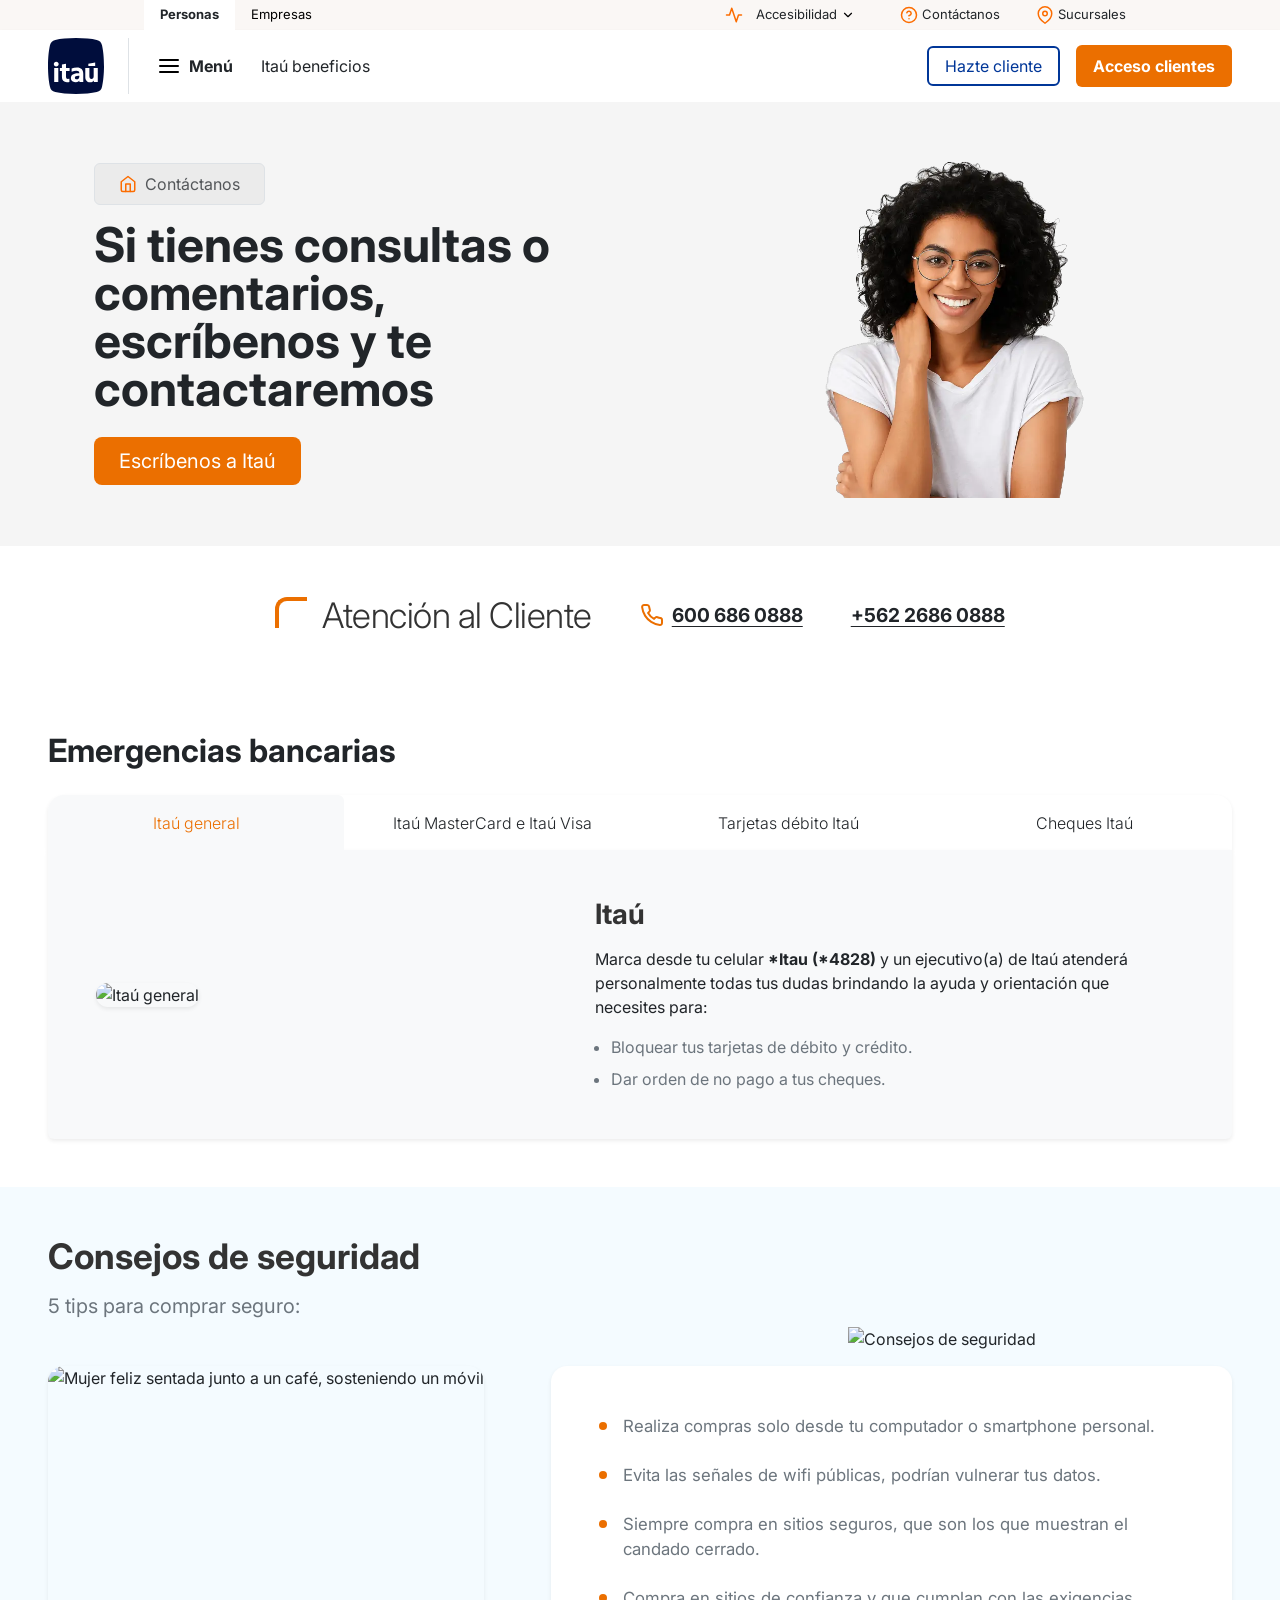
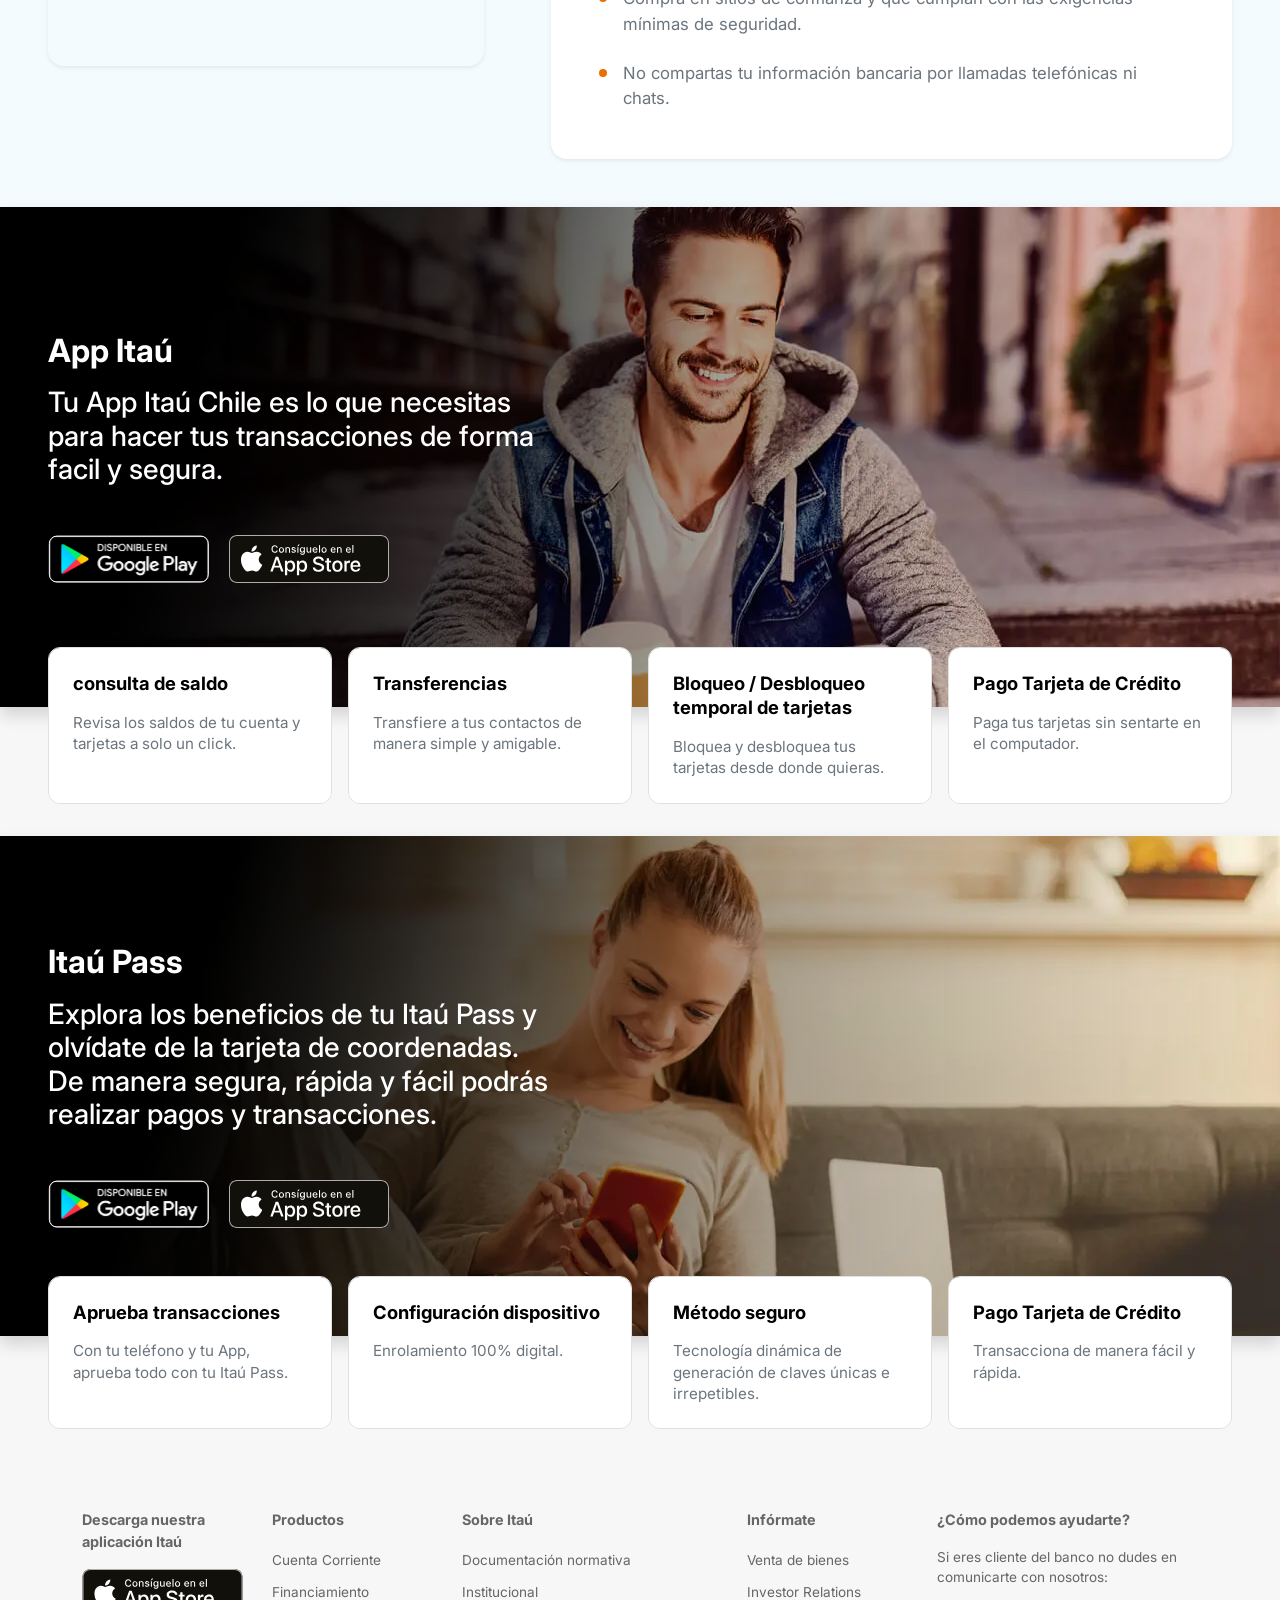
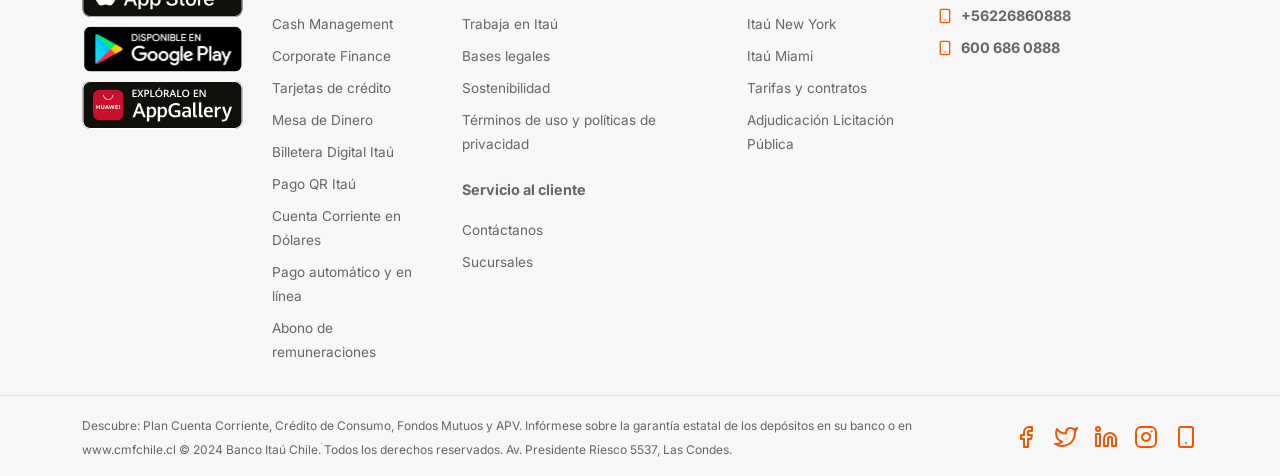
==== commit 92fdc911: "refactor: optimizacion del loader en el swiper, eliminar CLS del hero slider y agregar preconnect/pr" ====
--- a/contact.html
+++ b/contact.html
@@ -7,6 +7,9 @@
     <title>Contáctanos | Atención al cliente | Banco Itaú Chile</title>
     <meta name="description"
         content="Contáctanos. Estamos aquí para ayudarte. Encuentra nuestros canales de atención al cliente para resolver tus dudas y realizar gestiones de tu empresa.">
+    <link rel="preconnect" href="https://cdn.jsdelivr.net" crossorigin>
+    <link rel="preconnect" href="https://fonts.googleapis.com">
+    <link rel="preconnect" href="https://fonts.gstatic.com" crossorigin>
     <link href="https://cdn.jsdelivr.net/npm/bootstrap@5.3.8/dist/css/bootstrap.min.css" rel="stylesheet"
         integrity="sha384-sRIl4kxILFvY47J16cr9ZwB07vP4J8+LH7qKQnuqkuIAvNWLzeN8tE5YBujZqJLB" crossorigin="anonymous">
     <link rel="stylesheet" href="assets/css/custom.css">
